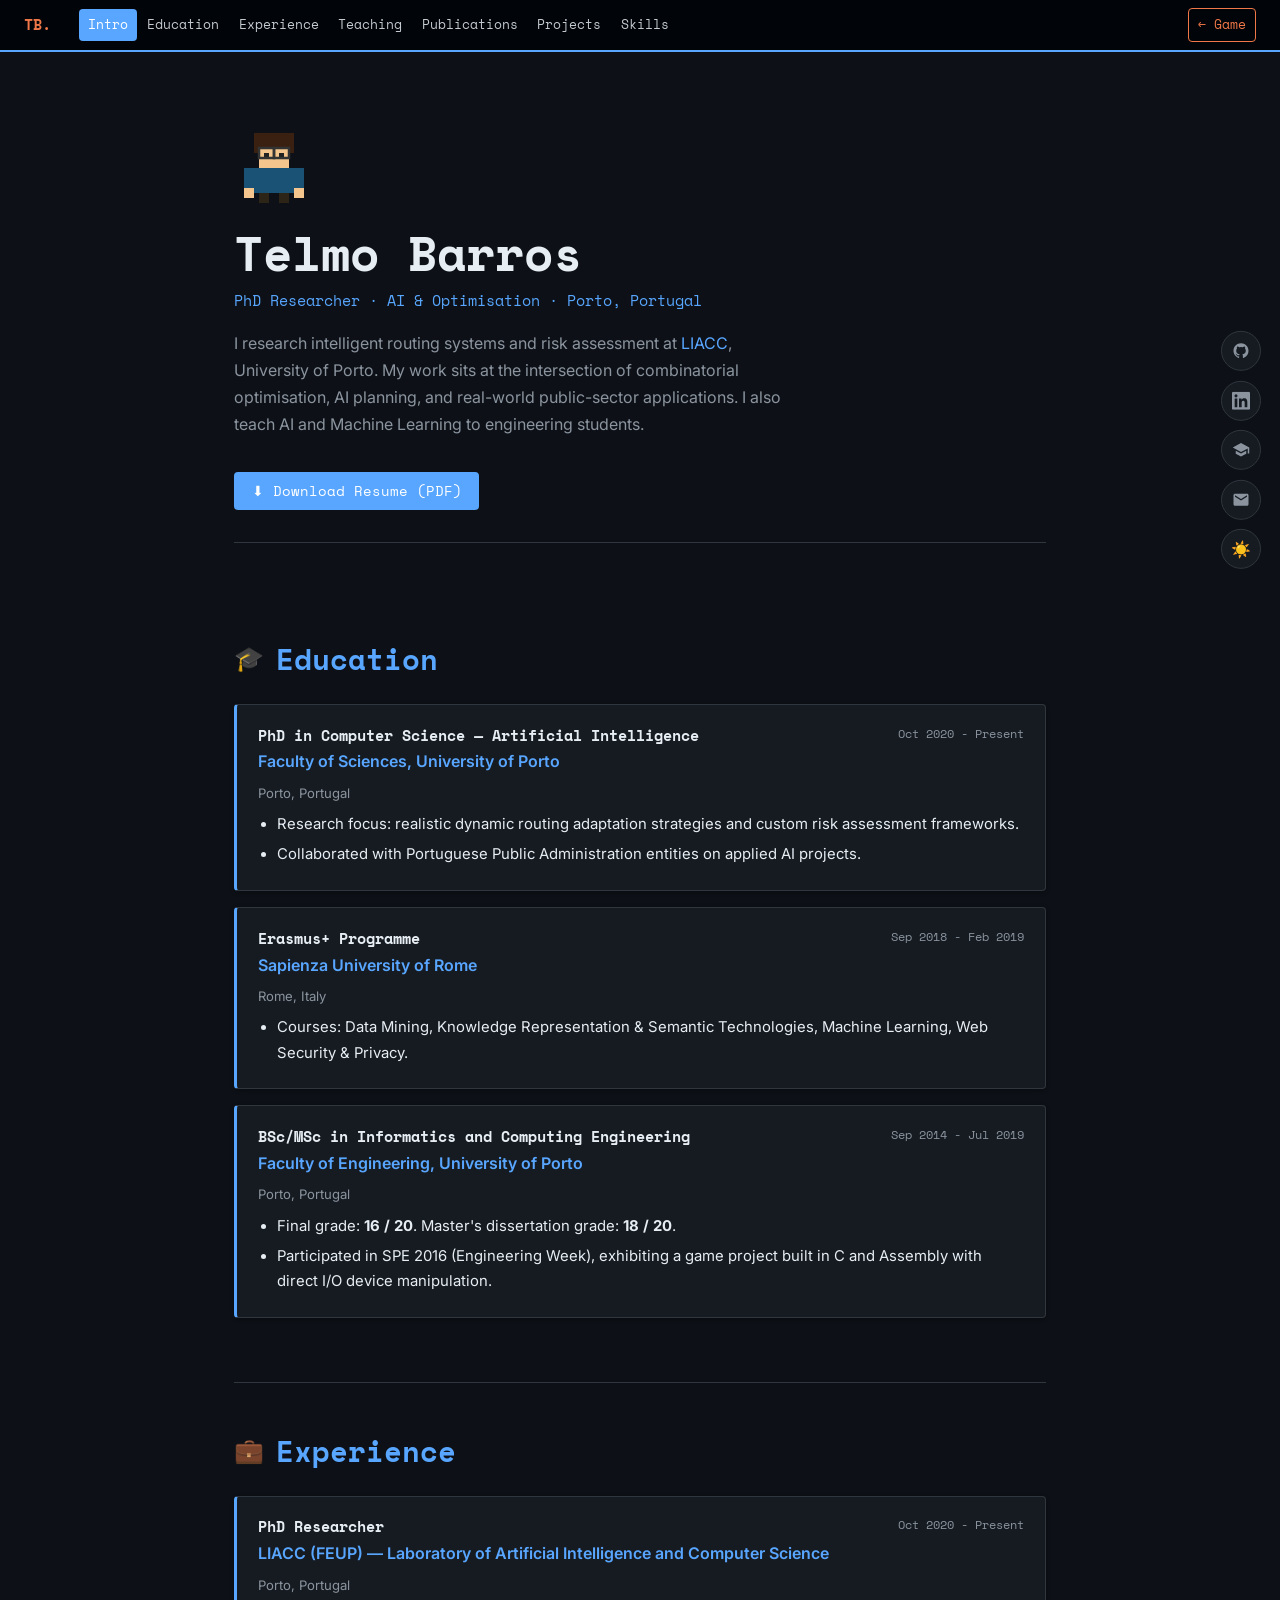
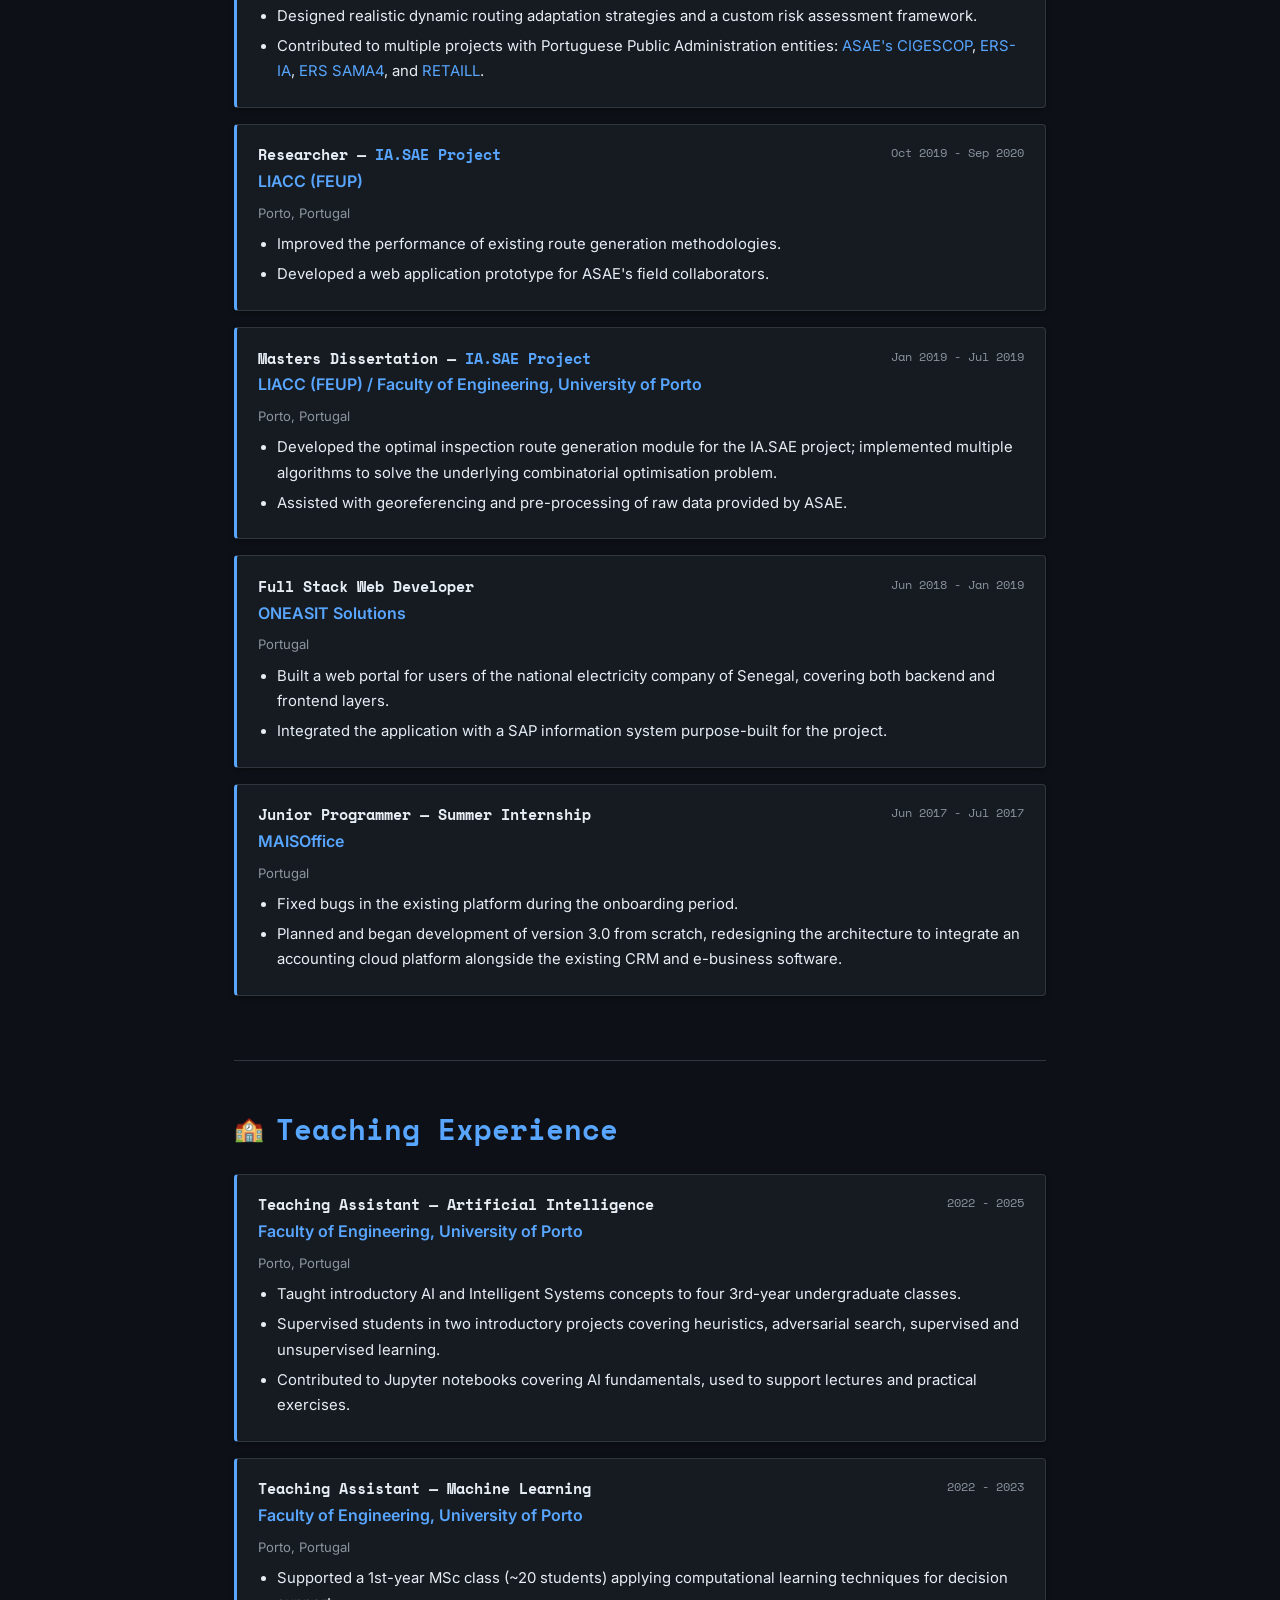
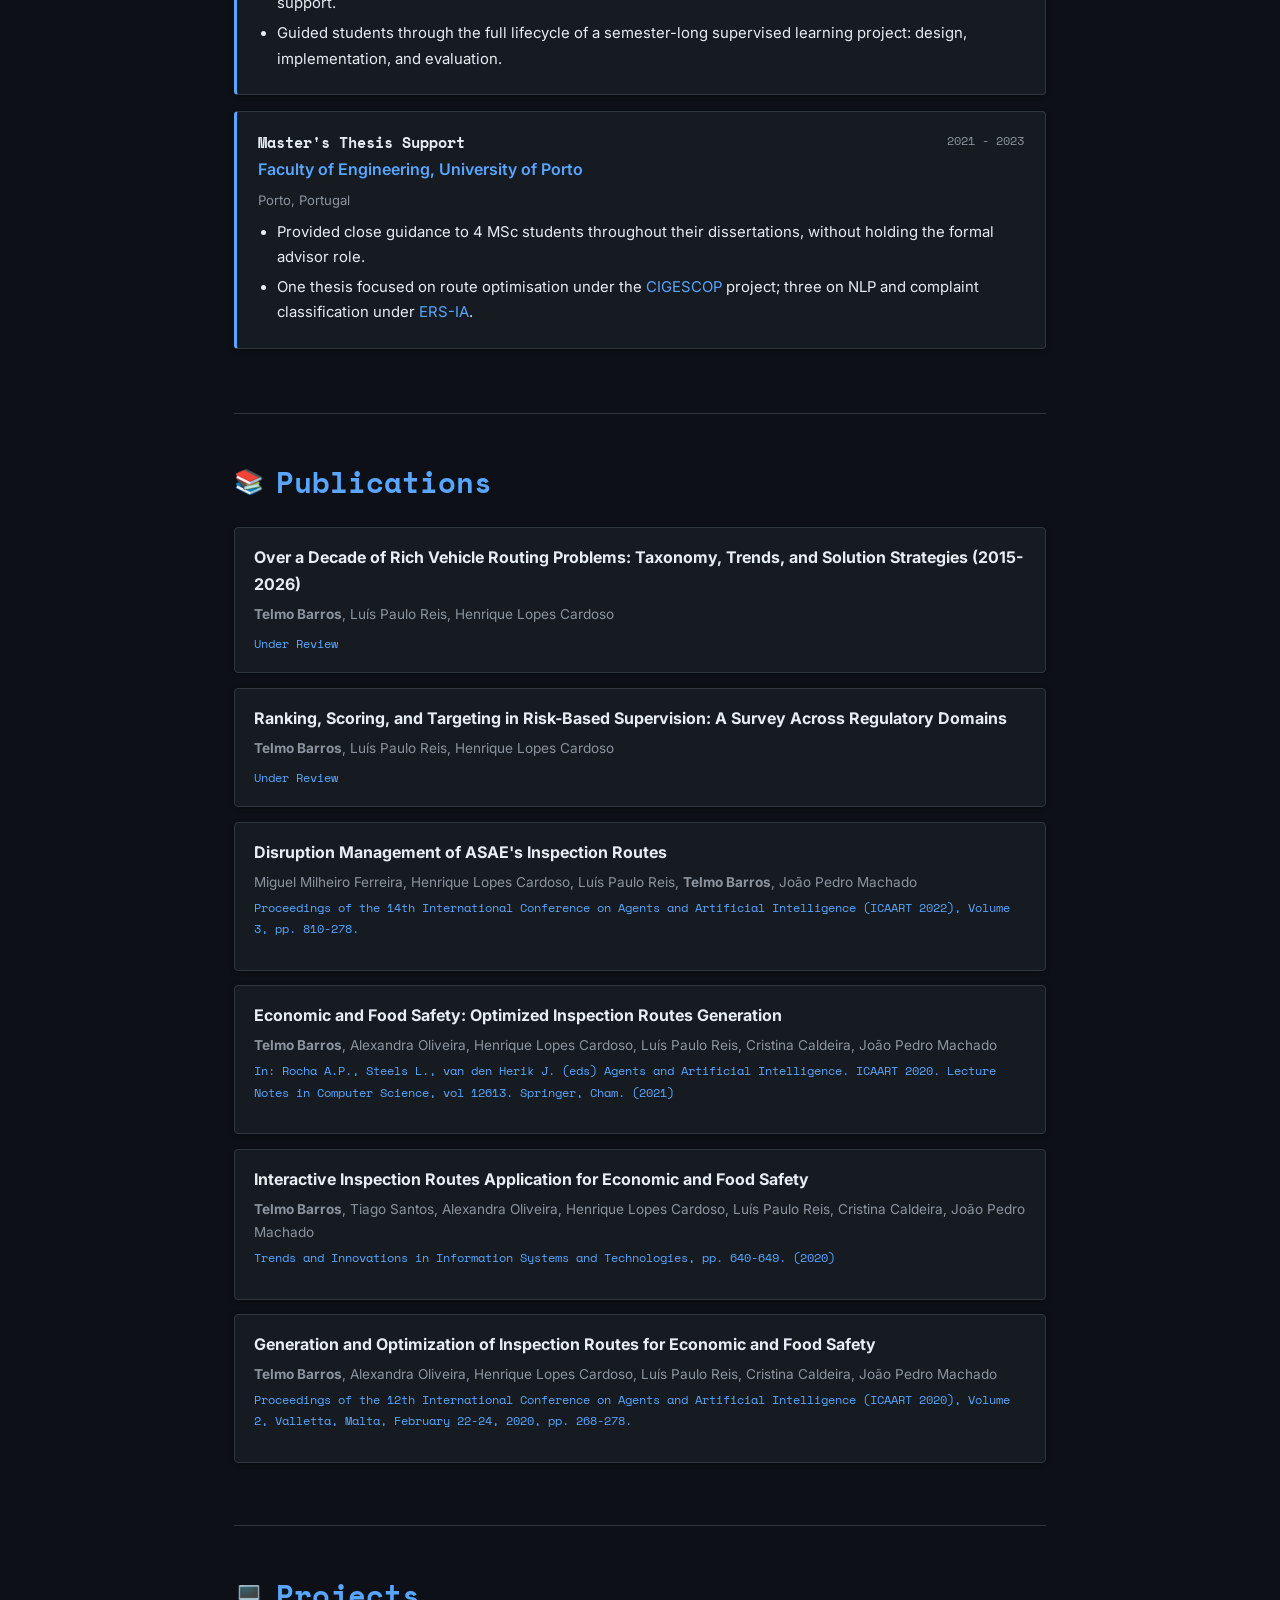
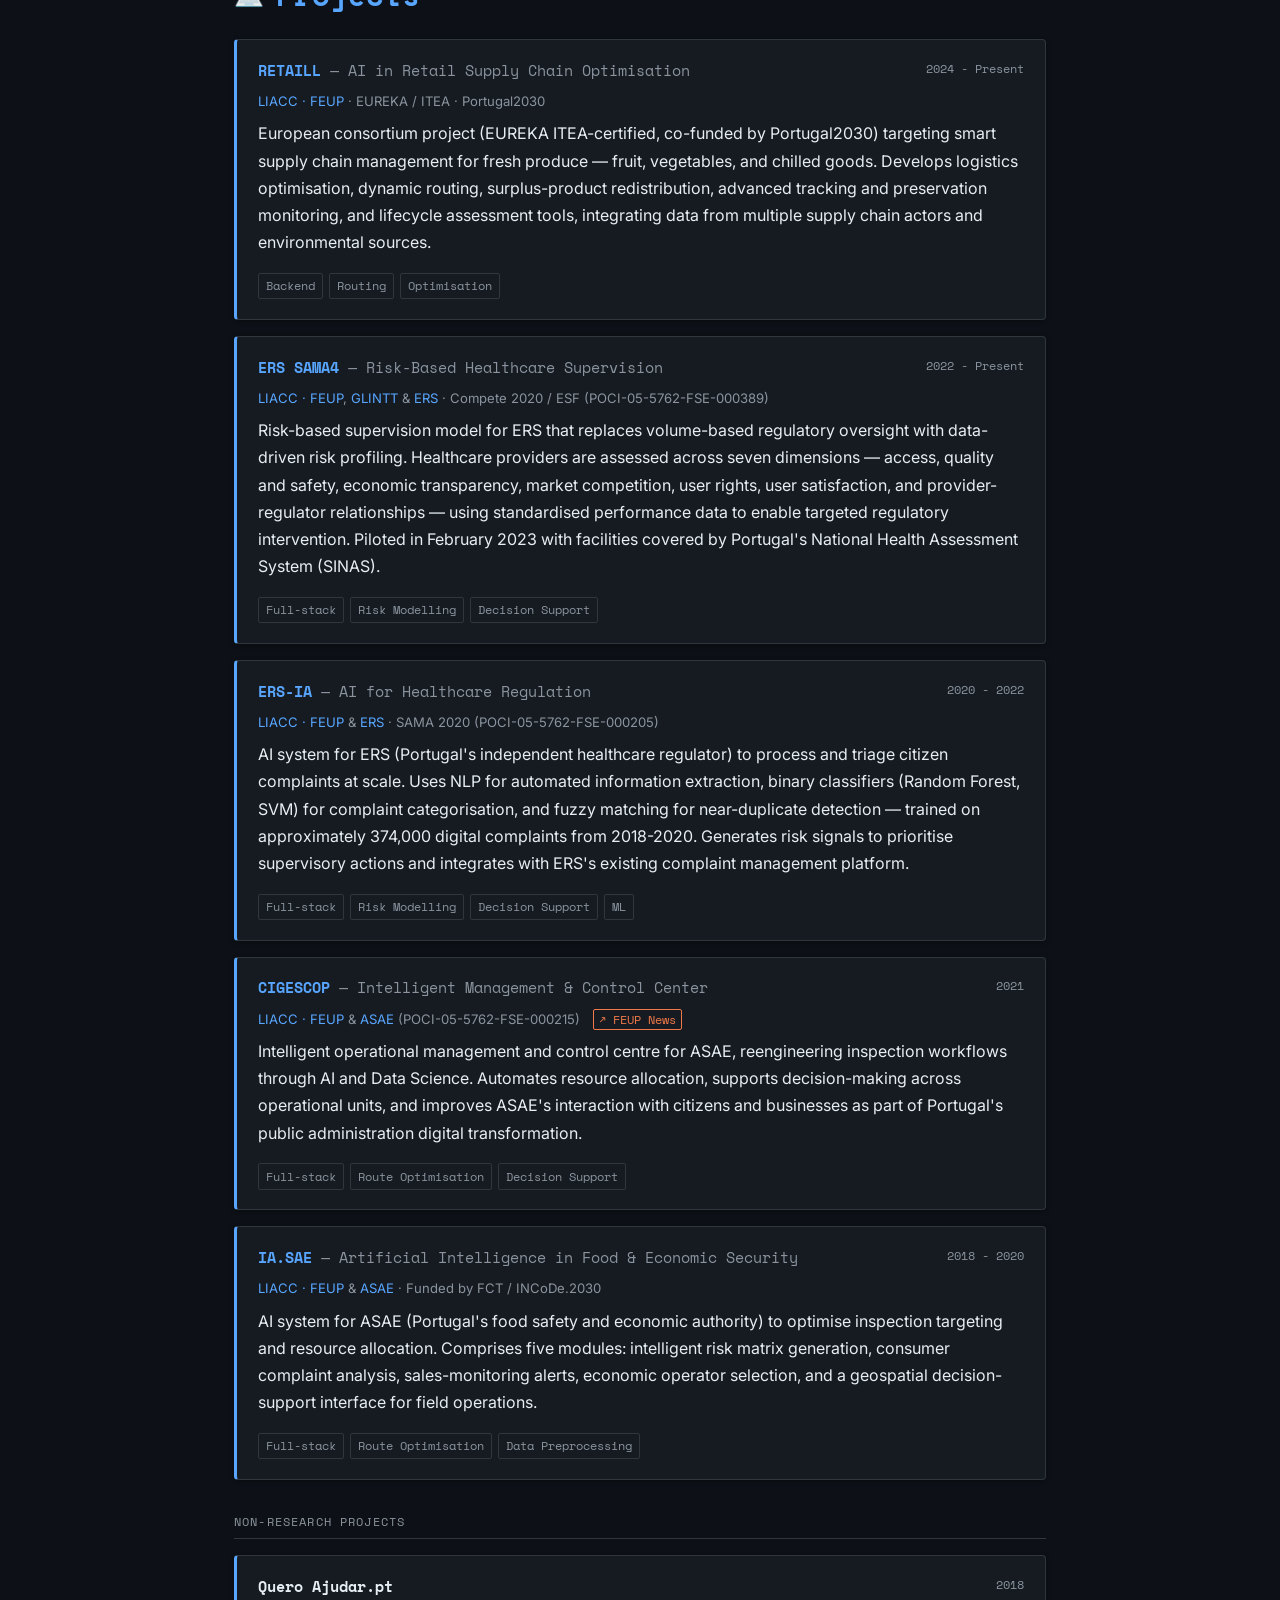
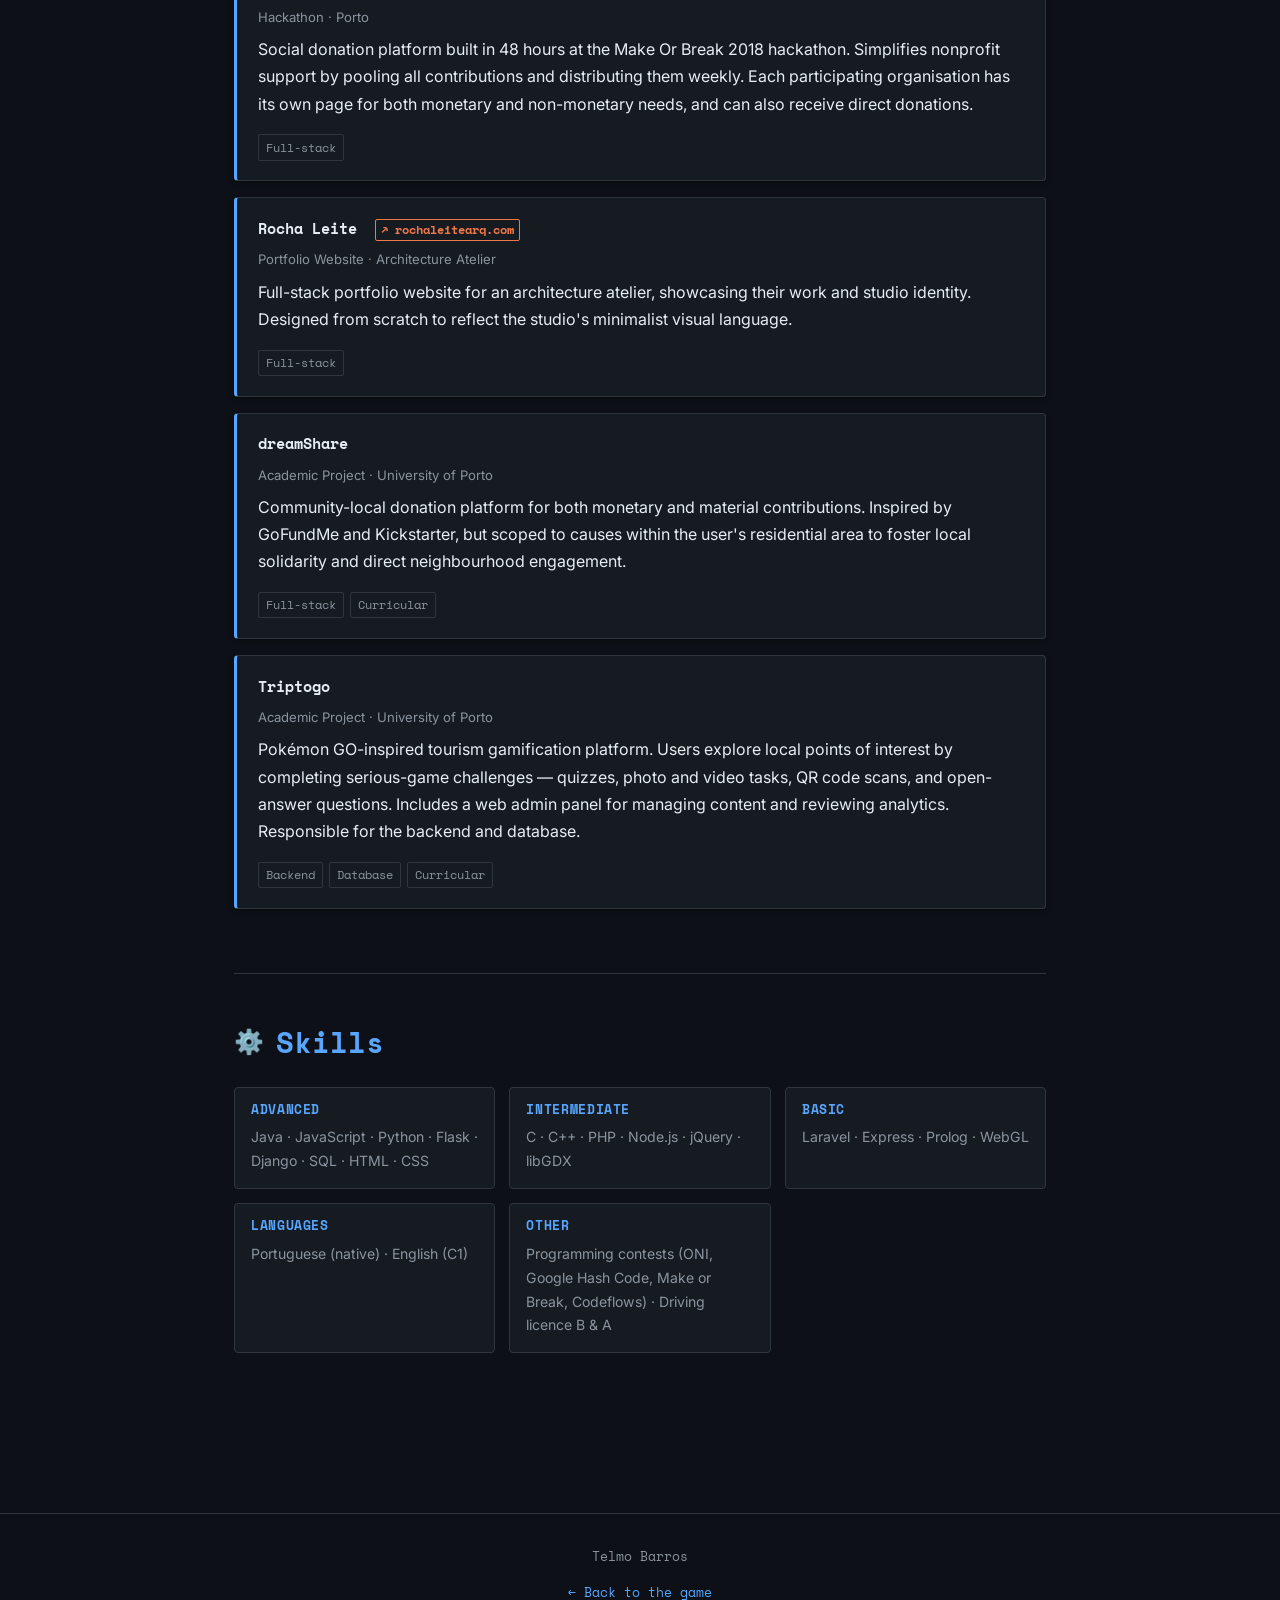
==== home.html @ d5cdfa53 "first commit" ====
﻿<!DOCTYPE html>
<html lang="en">
<head>
  <meta charset="UTF-8" />
  <meta name="viewport" content="width=device-width, initial-scale=1.0" />
  <title>Telmo Barros — Resume</title>
  <link rel="icon" type="image/x-icon"  href="assets/favicon/favicon.ico">
  <link rel="icon" type="image/png" sizes="16x16" href="assets/favicon/favicon-16x16.png">
  <link rel="icon" type="image/png" sizes="32x32" href="assets/favicon/favicon-32x32.png">
  <link rel="apple-touch-icon" sizes="180x180" href="assets/favicon/apple-touch-icon.png">
  <link rel="manifest" href="assets/favicon/site.webmanifest">
  <link rel="stylesheet" href="styles.css" />
</head>
<body class="dark">

<!-- ============================================================
     TOP NAVBAR
     ============================================================ -->
<nav class="navbar" id="navbar">
  <span class="nav-brand">TB.</span>
  <button class="nav-current" id="nav-current" aria-label="Current section">
    <span class="nav-current-inner" id="nav-current-inner">Intro</span>
  </button>
  <div class="nav-links" id="nav-links">
    <a href="#intro">Intro</a>
    <a href="#education">Education</a>
    <a href="#experience">Experience</a>
    <a href="#teaching">Teaching</a>
    <a href="#publications">Publications</a>
    <a href="#projects">Projects</a>
    <a href="#skills">Skills</a>
  </div>
  <a href="index.html" class="nav-game-link">← Game</a>
  <button class="nav-toggle" id="nav-toggle" aria-label="Menu" aria-expanded="false">☰</button>
</nav>
<script>
  (function(){
    const toggle = document.getElementById('nav-toggle');
    const navbar = document.getElementById('navbar');
    toggle.addEventListener('click', function(){
      const open = navbar.classList.toggle('open');
      toggle.setAttribute('aria-expanded', open);
      toggle.textContent = open ? '✕' : '☰';
    });
    document.querySelectorAll('#nav-links a').forEach(function(a){
      a.addEventListener('click', function(){
        navbar.classList.remove('open');
        toggle.setAttribute('aria-expanded', false);
        toggle.textContent = '☰';
      });
    });

    /* Tapping the current-section indicator opens the menu */
    document.getElementById('nav-current').addEventListener('click', function(){
      toggle.click();
    });
  })();
</script>

<!-- ============================================================
     SIDEBAR ICONS
     ============================================================ -->
<aside class="sidebar" aria-label="Social links">
  <a href="https://github.com/telmobarros" target="_blank" rel="noopener" title="GitHub" aria-label="GitHub">
    <!-- GitHub SVG icon -->
    <svg width="18" height="18" viewBox="0 0 24 24" fill="currentColor">
      <path d="M12 2C6.477 2 2 6.484 2 12.017c0 4.425 2.865 8.18 6.839 9.504.5.092.682-.217.682-.483
               0-.237-.008-.868-.013-1.703-2.782.605-3.369-1.343-3.369-1.343-.454-1.158-1.11-1.466-1.11-1.466
               -.908-.62.069-.608.069-.608 1.003.07 1.531 1.032 1.531 1.032.892 1.53 2.341 1.088 2.91.832
               .092-.647.35-1.088.636-1.338-2.22-.253-4.555-1.113-4.555-4.951 0-1.093.39-1.988 1.029-2.688
               -.103-.253-.446-1.272.098-2.65 0 0 .84-.27 2.75 1.026A9.564 9.564 0 0112 6.844a9.59 9.59 0
               012.504.337c1.909-1.296 2.747-1.027 2.747-1.027.546 1.379.202 2.398.1 2.651.64.7 1.028 1.595
               1.028 2.688 0 3.848-2.339 4.695-4.566 4.943.359.309.678.92.678 1.855 0 1.338-.012 2.419-.012
               2.747 0 .268.18.58.688.482A10.019 10.019 0 0022 12.017C22 6.484 17.522 2 12 2z"/>
    </svg>
  </a>
  <a href="https://www.linkedin.com/in/telmobarros" target="_blank" rel="noopener" title="LinkedIn" aria-label="LinkedIn">
    <!-- LinkedIn SVG icon -->
    <svg width="18" height="18" viewBox="0 0 24 24" fill="currentColor">
      <path d="M20.447 20.452h-3.554v-5.569c0-1.328-.027-3.037-1.852-3.037-1.853 0-2.136 1.445-2.136
               2.939v5.667H9.351V9h3.414v1.561h.046c.477-.9 1.637-1.85 3.37-1.85 3.601 0 4.267 2.37
               4.267 5.455v6.286zM5.337 7.433a2.062 2.062 0 01-2.063-2.065 2.064 2.064 0 112.063
               2.065zm1.782 13.019H3.555V9h3.564v11.452zM22.225 0H1.771C.792 0 0 .774 0 1.729v20.542C0
               23.227.792 24 1.771 24h20.451C23.2 24 24 23.227 24 22.271V1.729C24 .774 23.2 0 22.222 0h.003z"/>
    </svg>
  </a>
  <a href="https://scholar.google.com/citations?user=telmobarros" target="_blank" rel="noopener" title="Google Scholar" aria-label="Google Scholar">
    <!-- Scholar icon (simple S) -->
    <svg width="18" height="18" viewBox="0 0 24 24" fill="currentColor">
      <path d="M12 3L1 9l11 6 9-4.91V17h2V9L12 3zM5 13.18v4L12 21l7-3.82v-4L12 17l-7-3.82z"/>
    </svg>
  </a>
  <a href="mailto:telmo.20@gmail.com" title="Email" aria-label="Email">
    <svg width="18" height="18" viewBox="0 0 24 24" fill="currentColor">
      <path d="M20 4H4c-1.1 0-2 .9-2 2v12c0 1.1.9 2 2 2h16c1.1 0 2-.9 2-2V6c0-1.1-.9-2-2-2zm0
               4l-8 5-8-5V6l8 5 8-5v2z"/>
    </svg>
  </a>
  <button id="dark-toggle" title="Toggle dark mode" aria-label="Toggle dark mode">🌙</button>
</aside>

<!-- ============================================================
     MAIN CONTENT
     ============================================================ -->
<main class="page-wrapper">

  <!-- ======== INTRO / HERO ======== -->
  <section id="intro" class="hero">
    <!-- Pixel avatar placeholder (inline SVG, no external file needed) -->
    <svg class="hero-pixel" viewBox="0 0 16 16" xmlns="http://www.w3.org/2000/svg"
         aria-hidden="true" style="width:80px;height:80px;display:block;margin-bottom:1rem;image-rendering:pixelated;">
      <!-- Skin -->
      <rect x="5" y="2" width="6" height="6" fill="#f4c68d"/>
      <!-- Hair -->
      <rect x="4" y="1" width="8" height="3" fill="#3a2010"/>
      <rect x="4" y="3" width="1" height="2" fill="#3a2010"/>
      <rect x="11" y="3" width="1" height="2" fill="#3a2010"/>
      <!-- Eyes -->
      <rect x="6" y="5" width="1" height="1" fill="#222"/>
      <rect x="9" y="5" width="1" height="1" fill="#222"/>
      <!-- Glasses -->
      <rect x="5" y="4" width="3" height="2" fill="none" stroke="#333" stroke-width="0.5"/>
      <rect x="8" y="4" width="3" height="2" fill="none" stroke="#333" stroke-width="0.5"/>
      <!-- Body (shirt — Porto blue) -->
      <rect x="4" y="8" width="8" height="5" fill="#1a5276"/>
      <!-- Arms -->
      <rect x="2" y="8" width="2" height="4" fill="#1a5276"/>
      <rect x="12" y="8" width="2" height="4" fill="#1a5276"/>
      <!-- Hands -->
      <rect x="2" y="12" width="2" height="2" fill="#f4c68d"/>
      <rect x="12" y="12" width="2" height="2" fill="#f4c68d"/>
      <!-- Legs -->
      <rect x="5" y="13" width="2" height="2" fill="#2c2416"/>
      <rect x="9" y="13" width="2" height="2" fill="#2c2416"/>
    </svg>

    <h1>Telmo Barros</h1>
    <p class="subtitle">PhD Researcher · AI &amp; Optimisation · Porto, Portugal</p>
    <p class="tagline">
      I research intelligent routing systems and risk assessment at
      <a href="https://liacc.fe.up.pt/" target="_blank" rel="noopener">LIACC</a>,
      University of Porto. My work sits at the intersection of combinatorial optimisation,
      AI planning, and real-world public-sector applications.
      I also teach AI and Machine Learning to engineering students.
    </p>
    <a href="Resume.pdf" class="download-btn" download>⬇ Download Resume (PDF)</a>
  </section>

  <!-- ======== EDUCATION ======== -->
  <section id="education" class="resume-section">
    <div class="section-header">
      <span class="section-icon">🎓</span>
      <h2>Education</h2>
    </div>

    <div class="entry">
      <div class="entry-header">
        <div>
          <div class="entry-title">PhD in Computer Science — Artificial Intelligence</div>
          <div class="entry-org">Faculty of Sciences, University of Porto</div>
        </div>
        <span class="entry-date">Oct 2020 - Present</span>
      </div>
      <div class="entry-location">Porto, Portugal</div>
      <ul>
        <li>Research focus: realistic dynamic routing adaptation strategies and custom risk assessment frameworks.</li>
        <li>Collaborated with Portuguese Public Administration entities on applied AI projects.</li>
      </ul>
    </div>

    <div class="entry">
      <div class="entry-header">
        <div>
          <div class="entry-title">Erasmus+ Programme</div>
          <div class="entry-org">Sapienza University of Rome</div>
        </div>
        <span class="entry-date">Sep 2018 - Feb 2019</span>
      </div>
      <div class="entry-location">Rome, Italy</div>
      <ul>
        <li>Courses: Data Mining, Knowledge Representation &amp; Semantic Technologies, Machine Learning, Web Security &amp; Privacy.</li>
      </ul>
    </div>

    <div class="entry">
      <div class="entry-header">
        <div>
          <div class="entry-title">BSc/MSc in Informatics and Computing Engineering</div>
          <div class="entry-org">Faculty of Engineering, University of Porto</div>
        </div>
        <span class="entry-date">Sep 2014 - Jul 2019</span>
      </div>
      <div class="entry-location">Porto, Portugal</div>
      <ul>
        <li>Final grade: <strong>16 / 20</strong>. Master's dissertation grade: <strong>18 / 20</strong>.</li>
        <li>Participated in SPE 2016 (Engineering Week), exhibiting a game project built in C and Assembly with direct I/O device manipulation.</li>
      </ul>
    </div>
  </section>

  <!-- ======== EXPERIENCE ======== -->
  <section id="experience" class="resume-section">
    <div class="section-header">
      <span class="section-icon">💼</span>
      <h2>Experience</h2>
    </div>

    <div class="entry">
      <div class="entry-header">
        <div>
          <div class="entry-title">PhD Researcher</div>
          <div class="entry-org"><a href="https://liacc.fe.up.pt/" target="_blank" rel="noopener">LIACC (FEUP)</a> — Laboratory of Artificial Intelligence and Computer Science</div>
        </div>
        <span class="entry-date">Oct 2020 - Present</span>
      </div>
      <div class="entry-location">Porto, Portugal</div>
      <ul>
        <li>Designed realistic dynamic routing adaptation strategies and a custom risk assessment framework.</li>
        <li>Contributed to multiple projects with Portuguese Public Administration entities:
          <a href="#proj-cigescop">ASAE's CIGESCOP</a>, <a href="#proj-ersai">ERS-IA</a>, <a href="#proj-sama4">ERS SAMA4</a>, and <a href="#proj-retaill">RETAILL</a>.</li>
      </ul>
    </div>

    <div class="entry">
      <div class="entry-header">
        <div>
          <div class="entry-title">Researcher — <a href="#proj-iasae">IA.SAE Project</a></div>
          <div class="entry-org"><a href="https://liacc.fe.up.pt/" target="_blank" rel="noopener">LIACC (FEUP)</a></div>
        </div>
        <span class="entry-date">Oct 2019 - Sep 2020</span>
      </div>
      <div class="entry-location">Porto, Portugal</div>
      <ul>
        <li>Improved the performance of existing route generation methodologies.</li>
        <li>Developed a web application prototype for ASAE's field collaborators.</li>
      </ul>
    </div>

    <div class="entry">
      <div class="entry-header">
        <div>
          <div class="entry-title">Masters Dissertation — <a href="#proj-iasae">IA.SAE Project</a></div>
          <div class="entry-org"><a href="https://liacc.fe.up.pt/" target="_blank" rel="noopener">LIACC (FEUP)</a> / <a href="https://fe.up.pt/" target="_blank" rel="noopener">Faculty of Engineering, University of Porto</a></div>
        </div>
        <span class="entry-date">Jan 2019 - Jul 2019</span>
      </div>
      <div class="entry-location">Porto, Portugal</div>
      <ul>
        <li>Developed the optimal inspection route generation module for the IA.SAE project; implemented multiple algorithms to solve the underlying combinatorial optimisation problem.</li>
        <li>Assisted with georeferencing and pre-processing of raw data provided by ASAE.</li>
      </ul>
    </div>

    <div class="entry">
      <div class="entry-header">
        <div>
          <div class="entry-title">Full Stack Web Developer</div>
          <div class="entry-org"><a href="https://www.oneasit.com" target="_blank" rel="noopener">ONEASIT Solutions</a></div>
        </div>
        <span class="entry-date">Jun 2018 - Jan 2019</span>
      </div>
      <div class="entry-location">Portugal</div>
      <ul>
        <li>Built a web portal for users of the national electricity company of Senegal, covering both backend and frontend layers.</li>
        <li>Integrated the application with a SAP information system purpose-built for the project.</li>
      </ul>
    </div>

    <div class="entry">
      <div class="entry-header">
        <div>
          <div class="entry-title">Junior Programmer — Summer Internship</div>
          <div class="entry-org">MAISOffice</div>
        </div>
        <span class="entry-date">Jun 2017 - Jul 2017</span>
      </div>
      <div class="entry-location">Portugal</div>
      <ul>
        <li>Fixed bugs in the existing platform during the onboarding period.</li>
        <li>Planned and began development of version 3.0 from scratch, redesigning the architecture to integrate an accounting cloud platform alongside the existing CRM and e-business software.</li>
      </ul>
    </div>
  </section>

  <!-- ======== TEACHING ======== -->
  <section id="teaching" class="resume-section">
    <div class="section-header">
      <span class="section-icon">🏫</span>
      <h2>Teaching Experience</h2>
    </div>

    <div class="entry">
      <div class="entry-header">
        <div>
          <div class="entry-title">Teaching Assistant — Artificial Intelligence</div>
          <div class="entry-org">Faculty of Engineering, University of Porto</div>
        </div>
        <span class="entry-date">2022 - 2025</span>
      </div>
      <div class="entry-location">Porto, Portugal</div>
      <ul>
        <li>Taught introductory AI and Intelligent Systems concepts to four 3rd-year undergraduate classes.</li>
        <li>Supervised students in two introductory projects covering heuristics, adversarial search, supervised and unsupervised learning.</li>
        <li>Contributed to Jupyter notebooks covering AI fundamentals, used to support lectures and practical exercises.</li>
      </ul>
    </div>

    <div class="entry">
      <div class="entry-header">
        <div>
          <div class="entry-title">Teaching Assistant — Machine Learning</div>
          <div class="entry-org">Faculty of Engineering, University of Porto</div>
        </div>
        <span class="entry-date">2022 - 2023</span>
      </div>
      <div class="entry-location">Porto, Portugal</div>
      <ul>
        <li>Supported a 1st-year MSc class (~20 students) applying computational learning techniques for decision support.</li>
        <li>Guided students through the full lifecycle of a semester-long supervised learning project: design, implementation, and evaluation.</li>
      </ul>
    </div>
    <div class="entry">
      <div class="entry-header">
        <div>
          <div class="entry-title">Master's Thesis Support</div>
          <div class="entry-org"><a href="https://fe.up.pt/" target="_blank" rel="noopener">Faculty of Engineering, University of Porto</a></div>
        </div>
        <span class="entry-date">2021 - 2023</span>
      </div>
      <div class="entry-location">Porto, Portugal</div>
      <ul>
        <li>Provided close guidance to 4 MSc students throughout their dissertations, without holding the formal advisor role.</li>
        <li>One thesis focused on route optimisation under the <a href="#proj-cigescop">CIGESCOP</a> project; three on NLP and complaint classification under <a href="#proj-ersai">ERS-IA</a>.</li>
      </ul>
    </div>
  </section>

  <!-- ======== PUBLICATIONS ======== -->
  <section id="publications" class="resume-section">
    <div class="section-header">
      <span class="section-icon">📚</span>
      <h2>Publications</h2>
    </div>

    <div class="pub-card">
      <p class="pub-title">Over a Decade of Rich Vehicle Routing Problems: Taxonomy, Trends, and Solution Strategies (2015-2026)</p>
      <p class="pub-authors"><strong>Telmo Barros</strong>, Luís Paulo Reis, Henrique Lopes Cardoso</p>
      <span class="pub-venue">Under Review</span>
    </div>

    <div class="pub-card">
      <p class="pub-title">Ranking, Scoring, and Targeting in Risk-Based Supervision: A Survey Across Regulatory Domains</p>
      <p class="pub-authors"><strong>Telmo Barros</strong>, Luís Paulo Reis, Henrique Lopes Cardoso</p>
      <span class="pub-venue">Under Review</span>
    </div>

    <div class="pub-card">
      <p class="pub-title">Disruption Management of ASAE's Inspection Routes</p>
      <p class="pub-authors">Miguel Milheiro Ferreira, Henrique Lopes Cardoso, Luís Paulo Reis, <strong>Telmo Barros</strong>, João Pedro Machado</p>
      <p class="pub-venue">Proceedings of the 14th International Conference on Agents and Artificial Intelligence (ICAART 2022), Volume 3, pp. 810-278.</p>
    </div>

    <div class="pub-card">
      <p class="pub-title">Economic and Food Safety: Optimized Inspection Routes Generation</p>
      <p class="pub-authors"><strong>Telmo Barros</strong>, Alexandra Oliveira, Henrique Lopes Cardoso, Luís Paulo Reis, Cristina Caldeira, João Pedro Machado</p>
      <p class="pub-venue">In: Rocha A.P., Steels L., van den Herik J. (eds) Agents and Artificial Intelligence. ICAART 2020. Lecture Notes in Computer Science, vol 12613. Springer, Cham. (2021)</p>
    </div>

    <div class="pub-card">
      <p class="pub-title">Interactive Inspection Routes Application for Economic and Food Safety</p>
      <p class="pub-authors"><strong>Telmo Barros</strong>, Tiago Santos, Alexandra Oliveira, Henrique Lopes Cardoso, Luís Paulo Reis, Cristina Caldeira, João Pedro Machado</p>
      <p class="pub-venue">Trends and Innovations in Information Systems and Technologies, pp. 640-649. (2020)</p>
    </div>

    <div class="pub-card">
      <p class="pub-title">Generation and Optimization of Inspection Routes for Economic and Food Safety</p>
      <p class="pub-authors"><strong>Telmo Barros</strong>, Alexandra Oliveira, Henrique Lopes Cardoso, Luís Paulo Reis, Cristina Caldeira, João Pedro Machado</p>
      <p class="pub-venue">Proceedings of the 12th International Conference on Agents and Artificial Intelligence (ICAART 2020), Volume 2, Valletta, Malta, February 22-24, 2020, pp. 268-278.</p>
    </div>
  </section>

  <!-- ======== PROJECTS ======== -->
  <section id="projects" class="resume-section">
    <div class="section-header">
      <span class="section-icon">💻</span>
      <h2>Projects</h2>
    </div>

    <div class="entry" id="proj-retaill">
      <div class="entry-header">
        <span class="entry-title">
          <a href="https://liacc.fe.up.pt/liaccwp/projects/retaill/" target="_blank" rel="noopener">RETAILL</a>
          <span style="font-weight:400;color:var(--text-muted)"> — AI in Retail Supply Chain Optimisation</span>
        </span>
        <span class="entry-date">2024 - Present</span>
      </div>
      <div class="entry-location">
        <a href="https://liacc.fe.up.pt" target="_blank" rel="noopener">LIACC · FEUP</a>
        · EUREKA / ITEA · Portugal2030
      </div>
      <p>European consortium project (EUREKA ITEA-certified, co-funded by Portugal2030) targeting smart supply chain management for fresh produce — fruit, vegetables, and chilled goods. Develops logistics optimisation, dynamic routing, surplus-product redistribution, advanced tracking and preservation monitoring, and lifecycle assessment tools, integrating data from multiple supply chain actors and environmental sources.</p>
      <div>
        <span class="tag">Backend</span>
        <span class="tag">Routing</span>
        <span class="tag">Optimisation</span>
      </div>
    </div>

    <div class="entry" id="proj-sama4">
      <div class="entry-header">
        <span class="entry-title">
          <a href="https://www.ers.pt/pt/projetos/projetos-cofinanciados/supervisao-baseada-na-analise-de-informacao-e-avaliacao-de-risco/" target="_blank" rel="noopener">ERS SAMA4</a>
          <span style="font-weight:400;color:var(--text-muted)"> — Risk-Based Healthcare Supervision</span>
        </span>
        <span class="entry-date">2022 - Present</span>
      </div>
      <div class="entry-location">
        <a href="https://liacc.fe.up.pt" target="_blank" rel="noopener">LIACC · FEUP</a>, 
        <a href="https://glinttglobal.com/" target="_blank" rel="noopener">GLINTT</a> &amp;
        <a href="https://www.ers.pt" target="_blank" rel="noopener">ERS</a>
        · Compete 2020 / ESF (POCI-05-5762-FSE-000389)
      </div>
      <p>Risk-based supervision model for ERS that replaces volume-based regulatory oversight with data-driven risk profiling. Healthcare providers are assessed across seven dimensions — access, quality and safety, economic transparency, market competition, user rights, user satisfaction, and provider-regulator relationships — using standardised performance data to enable targeted regulatory intervention. Piloted in February 2023 with facilities covered by Portugal's National Health Assessment System (SINAS).</p>
      <div>
        <span class="tag">Full-stack</span>
        <span class="tag">Risk Modelling</span>
        <span class="tag">Decision Support</span>
      </div>
    </div>

    <div class="entry" id="proj-ersai">
      <div class="entry-header">
        <span class="entry-title">
          <a href="https://liacc.fe.up.pt/liaccwp/projects/ers-projeto-de-inteligencia-artificial/" target="_blank" rel="noopener">ERS-IA</a>
          <span style="font-weight:400;color:var(--text-muted)"> — AI for Healthcare Regulation</span>
        </span>
        <span class="entry-date">2020 - 2022</span>
      </div>
      <div class="entry-location">
        <a href="https://liacc.fe.up.pt" target="_blank" rel="noopener">LIACC · FEUP</a> &amp;
        <a href="https://www.ers.pt" target="_blank" rel="noopener">ERS</a>
        · SAMA 2020 (POCI-05-5762-FSE-000205)
      </div>
      <p>AI system for ERS (Portugal's independent healthcare regulator) to process and triage citizen complaints at scale. Uses NLP for automated information extraction, binary classifiers (Random Forest, SVM) for complaint categorisation, and fuzzy matching for near-duplicate detection — trained on approximately 374,000 digital complaints from 2018-2020. Generates risk signals to prioritise supervisory actions and integrates with ERS's existing complaint management platform.</p>
      <div>
        <span class="tag">Full-stack</span>
        <span class="tag">Risk Modelling</span>
        <span class="tag">Decision Support</span>
        <span class="tag">ML</span>
      </div>
    </div>

    <div class="entry" id="proj-cigescop">
      <div class="entry-header">
        <span class="entry-title">
          <a href="https://liacc.fe.up.pt/liaccwp/projects/centro-inteligente-de-gestao-e-controlo-operacional-da-asae/" target="_blank" rel="noopener">CIGESCOP</a>
          <span style="font-weight:400;color:var(--text-muted)"> — Intelligent Management &amp; Control Center</span>
        </span>
        <span class="entry-date">2021</span>
      </div>
      <div class="entry-location">
        <a href="https://liacc.fe.up.pt" target="_blank" rel="noopener">LIACC · FEUP</a> &amp;
        <a href="https://www.asae.gov.pt" target="_blank" rel="noopener">ASAE</a>
        (POCI-05-5762-FSE-000215)
        <a class="proj-link" href="https://noticias.up.pt/feup-cria-plataforma-de-apoio-a-decisao-da-asae-baseada-em-inteligencia-artificial/" target="_blank" rel="noopener">↗ FEUP News</a>
      </div>
      <p>Intelligent operational management and control centre for ASAE, reengineering inspection workflows through AI and Data Science. Automates resource allocation, supports decision-making across operational units, and improves ASAE's interaction with citizens and businesses as part of Portugal's public administration digital transformation.</p>
      <div>
        <span class="tag">Full-stack</span>
        <span class="tag">Route Optimisation</span>
        <span class="tag">Decision Support</span>
      </div>
    </div>

    <div class="entry" id="proj-iasae">
      <div class="entry-header">
        <span class="entry-title">
          <a href="https://liacc.fe.up.pt/liaccwp/projects/ia-sae-inteligencia-artificial-na-seguranca-alimentar-e-economica/" target="_blank" rel="noopener">IA.SAE</a>
          <span style="font-weight:400;color:var(--text-muted)"> — Artificial Intelligence in Food &amp; Economic Security</span>
        </span>
        <span class="entry-date">2018 - 2020</span>
      </div>
      <div class="entry-location">
        <a href="https://liacc.fe.up.pt" target="_blank" rel="noopener">LIACC · FEUP</a> &amp;
        <a href="https://www.asae.gov.pt" target="_blank" rel="noopener">ASAE</a>
        · Funded by FCT / INCoDe.2030
      </div>
      <p>AI system for ASAE (Portugal's food safety and economic authority) to optimise inspection targeting and resource allocation. Comprises five modules: intelligent risk matrix generation, consumer complaint analysis, sales-monitoring alerts, economic operator selection, and a geospatial decision-support interface for field operations.</p>
      <div>
        <span class="tag">Full-stack</span>
        <span class="tag">Route Optimisation</span>
        <span class="tag">Data Preprocessing</span>
      </div>
    </div>

    <p class="proj-group-label">Non-Research Projects</p>

    <div class="entry">
      <div class="entry-header">
        <span class="entry-title">Quero Ajudar.pt</span>
        <span class="entry-date">2018</span>
      </div>
      <div class="entry-location">Hackathon · Porto</div>
      <p>Social donation platform built in 48 hours at the Make Or Break 2018 hackathon. Simplifies nonprofit support by pooling all contributions and distributing them weekly. Each participating organisation has its own page for both monetary and non-monetary needs, and can also receive direct donations.</p>
      <div>
        <span class="tag">Full-stack</span>
      </div>
    </div>

    <div class="entry">
      <div class="entry-header">
        <span class="entry-title">
          Rocha Leite
          <a class="proj-link" href="https://rochaleitearq.com" target="_blank" rel="noopener">↗ rochaleitearq.com</a>
        </span>
      </div>
      <div class="entry-location">Portfolio Website · Architecture Atelier</div>
      <p>Full-stack portfolio website for an architecture atelier, showcasing their work and studio identity. Designed from scratch to reflect the studio's minimalist visual language.</p>
      <div>
        <span class="tag">Full-stack</span>
      </div>
    </div>

    <div class="entry">
      <div class="entry-header">
        <span class="entry-title">dreamShare</span>
      </div>
      <div class="entry-location">Academic Project · University of Porto</div>
      <p>Community-local donation platform for both monetary and material contributions. Inspired by GoFundMe and Kickstarter, but scoped to causes within the user's residential area to foster local solidarity and direct neighbourhood engagement.</p>
      <div>
        <span class="tag">Full-stack</span>
        <span class="tag">Curricular</span>
      </div>
    </div>

    <div class="entry">
      <div class="entry-header">
        <span class="entry-title">Triptogo</span>
      </div>
      <div class="entry-location">Academic Project · University of Porto</div>
      <p>Pokémon GO-inspired tourism gamification platform. Users explore local points of interest by completing serious-game challenges — quizzes, photo and video tasks, QR code scans, and open-answer questions. Includes a web admin panel for managing content and reviewing analytics. Responsible for the backend and database.</p>
      <div>
        <span class="tag">Backend</span>
        <span class="tag">Database</span>
        <span class="tag">Curricular</span>
      </div>
    </div>

  </section>

  <!-- ======== SKILLS ======== -->
  <section id="skills" class="resume-section">
    <div class="section-header">
      <span class="section-icon">⚙️</span>
      <h2>Skills</h2>
    </div>

    <div class="skills-grid">
      <div class="skill-group">
        <h4>Advanced</h4>
        <p>Java · JavaScript · Python · Flask · Django · SQL · HTML · CSS</p>
      </div>
      <div class="skill-group">
        <h4>Intermediate</h4>
        <p>C · C++ · PHP · Node.js · jQuery · libGDX</p>
      </div>
      <div class="skill-group">
        <h4>Basic</h4>
        <p>Laravel · Express · Prolog · WebGL</p>
      </div>
      <div class="skill-group">
        <h4>Languages</h4>
        <p>Portuguese (native) · English (C1)</p>
      </div>
      <div class="skill-group">
        <h4>Other</h4>
        <p>Programming contests (ONI, Google Hash Code, Make or Break, Codeflows) · Driving licence B &amp; A</p>
      </div>
    </div>
  </section>

</main>

<!-- ============================================================
     FOOTER
     ============================================================ -->
<footer class="site-footer">
  <p>Telmo Barros</p>
  <p style="margin-top:0.3rem;"><a href="index.html">← Back to the game</a></p>
</footer>

<!-- ============================================================
     DARK MODE + ACTIVE NAV JS
     ============================================================ -->
<script>
  /* --- Dark mode toggle --- */
  const toggle = document.getElementById('dark-toggle');
  /* default is dark — only override if user explicitly chose light */
  if (localStorage.getItem('theme') === 'light') {
    document.body.classList.remove('dark');
    toggle.textContent = '🌙';
  } else {
    toggle.textContent = '☀️';
  }
  toggle.addEventListener('click', () => {
    document.body.classList.toggle('dark');
    const isDark = document.body.classList.contains('dark');
    localStorage.setItem('theme', isDark ? 'dark' : 'light');
    toggle.textContent = isDark ? '☀️' : '🌙';
  });

  /* --- Highlight active nav link + mobile carousel indicator --- */
  const sections    = document.querySelectorAll('.resume-section, .hero');
  const navLinks    = document.querySelectorAll('.navbar .nav-links a');
  const sectionIds  = Array.from(sections).map(s => s.id);
  const currentBtn  = document.getElementById('nav-current');
  const currentInner = document.getElementById('nav-current-inner');
  let activeIdx = 0;

  function slideIndicator(label, nextIdx) {
    const dir = nextIdx >= activeIdx ? -1 : 1; /* -1 = slide up, 1 = slide down */
    activeIdx = nextIdx;

    /* exit: slide out in direction of travel */
    currentInner.style.transition = 'transform 0.22s ease, opacity 0.22s ease';
    currentInner.style.transform  = `translateY(${dir * -100}%)`;
    currentInner.style.opacity    = '0';

    setTimeout(() => {
      currentInner.textContent = label;
      /* enter: start from opposite side, no transition */
      currentInner.style.transition = 'none';
      currentInner.style.transform  = `translateY(${dir * 100}%)`;
      currentInner.style.opacity    = '0';
      requestAnimationFrame(() => requestAnimationFrame(() => {
        currentInner.style.transition = 'transform 0.22s ease, opacity 0.22s ease';
        currentInner.style.transform  = 'translateY(0)';
        currentInner.style.opacity    = '1';
      }));
    }, 200);
  }

  const observer = new IntersectionObserver((entries) => {
    entries.forEach(entry => {
      if (!entry.isIntersecting) return;
      const id   = entry.target.id;
      const idx  = sectionIds.indexOf(id);
      navLinks.forEach(link => {
        link.classList.toggle('active', link.getAttribute('href') === '#' + id);
      });
      const activeLink = document.querySelector(`.nav-links a[href="#${id}"]`);
      const label = activeLink ? activeLink.textContent.trim() : '';
      if (label && label !== currentInner.textContent) slideIndicator(label, idx);
    });
  }, { rootMargin: '-40% 0px -55% 0px' });

  sections.forEach(s => observer.observe(s));
</script>
</body>
</html>
---- styles.css ----
/* ============================================================
   styles.css — shared styles for index.html and home.html
   Color palette: warm stone + Porto blue + green accent
   ============================================================ */

@import url('https://fonts.googleapis.com/css2?family=Space+Mono:ital,wght@0,400;0,700;1,400&family=Inter:wght@400;500;600&display=swap');

/* ---------- CSS Variables ---------- */
:root {
  --bg:          #f5f0e8;
  --surface:     #fffdf8;
  --border:      #d4c9b0;
  --text:        #2c2416;
  --text-muted:  #6b5f4a;
  --accent:      #1a5276;   /* Porto azulejo blue */
  --accent2:     #f07848;   /* green for interactive elements */
  --accent3:     #c0392b;   /* red for highlights */
  --nav-bg:      #1a3a4a;
  --nav-text:    #e8f4f8;
  --card-bg:     #fffdf8;
  --shadow:      rgba(44, 36, 22, 0.12);
  --font-mono:   'Space Mono', monospace;
  --font-body:   'Inter', sans-serif;
  --radius:      4px;
}

/* ---------- Dark Mode ---------- */
body.dark {
  --bg:         #0d1117;
  --surface:    #161b22;
  --border:     #30363d;
  --text:       #e6edf3;
  --text-muted: #8b949e;
  --accent:     #58a6ff;
  --accent2:    #f07848;
  --accent3:    #f85149;
  --nav-bg:     #010409;
  --nav-text:   #e6edf3;
  --card-bg:    #161b22;
  --shadow:     rgba(0,0,0,0.4);
}

/* ---------- Reset ---------- */
*, *::before, *::after { box-sizing: border-box; margin: 0; padding: 0; }
html { scroll-behavior: smooth; }
body {
  background: var(--bg);
  color: var(--text);
  font-family: var(--font-body);
  font-size: 16px;
  line-height: 1.7;
  transition: background 0.3s, color 0.3s;
}

/* ---------- Links ---------- */
a { color: var(--accent); text-decoration: none; }
a:hover { text-decoration: underline; }

/* ---------- Typography ---------- */
h1, h2, h3, h4 {
  font-family: var(--font-mono);
  color: var(--text);
  line-height: 1.2;
}
h1 { font-size: clamp(1.8rem, 5vw, 3rem); }
h2 { font-size: clamp(1.2rem, 3vw, 1.8rem); margin-bottom: 1rem; }
h3 { font-size: 1.1rem; }
p  { margin-bottom: 0.9rem; }

code, .mono {
  font-family: var(--font-mono);
  font-size: 0.9em;
  background: var(--border);
  padding: 0.1em 0.35em;
  border-radius: var(--radius);
}

/* ---------- Shared utility ---------- */
.tag {
  display: inline-block;
  font-family: var(--font-mono);
  font-size: 0.72rem;
  padding: 0.2em 0.6em;
  border: 1px solid var(--border);
  border-radius: 2px;
  color: var(--text-muted);
  margin: 0.2em 0.2em 0.2em 0;
}

/* ============================================================
   HOME.HTML — Resume Page Styles
   ============================================================ */

/* ----- Top Navbar ----- */
.navbar {
  position: fixed;
  top: 0; left: 0; right: 0;
  height: 52px;
  background: var(--nav-bg);
  display: flex;
  align-items: center;
  padding: 0 1.5rem;
  gap: 0.25rem;
  z-index: 1000;
  border-bottom: 2px solid var(--accent);
  font-family: var(--font-mono);
}
.navbar .nav-brand {
  color: var(--accent2);
  font-weight: 700;
  font-size: 0.95rem;
  margin-right: 1.5rem;
  white-space: nowrap;
}
.navbar .nav-links {
  display: flex;
  gap: 0.1rem;
  flex-wrap: wrap;
}
.navbar a {
  color: var(--nav-text);
  font-size: 0.8rem;
  padding: 0.4em 0.7em;
  border-radius: var(--radius);
  transition: background 0.2s, color 0.2s;
  opacity: 0.85;
}
.navbar a:hover, .navbar a.active {
  background: var(--accent);
  color: #fff;
  text-decoration: none;
  opacity: 1;
}
.navbar .nav-game-link {
  margin-left: auto;
  color: var(--accent2) !important;
  border: 1px solid var(--accent2);
  opacity: 1 !important;
}
.navbar .nav-game-link:hover {
  background: var(--accent2) !important;
  color: #000 !important;
}
/* Mobile-only active-section carousel pill */
.nav-current {
  display: none;
}

.nav-toggle {
  display: none;
  background: none;
  border: 1px solid var(--accent2);
  color: var(--accent2);
  padding: 0.4em 0.7em;
  border-radius: var(--radius);
  cursor: pointer;
  font-size: 0.8rem;
  line-height: 1.7;
  margin-left: 0.6rem;
  transition: border-color 0.2s, color 0.2s;
}
.nav-toggle:hover {
  background: var(--accent2) !important;
  color: #000 !important;
}

/* ----- Sidebar ----- */
.sidebar {
  position: fixed;
  right: 1.2rem;
  top: 50%;
  transform: translateY(-50%);
  display: flex;
  flex-direction: column;
  gap: 0.6rem;
  z-index: 999;
}
.sidebar a, .sidebar button {
  display: flex;
  align-items: center;
  justify-content: center;
  width: 40px; height: 40px;
  background: var(--surface);
  border: 1px solid var(--border);
  border-radius: 50%;
  color: var(--text-muted);
  font-size: 1.1rem;
  cursor: pointer;
  transition: background 0.2s, color 0.2s, border-color 0.2s;
  text-decoration: none;
}
.sidebar a:hover, .sidebar button:hover {
  background: var(--accent);
  color: #fff;
  border-color: var(--accent);
}
#dark-toggle { font-size: 1rem; }

/* ----- Main layout ----- */
.page-wrapper {
  max-width: 860px;
  margin: 0 auto;
  padding: 80px 1.5rem 4rem;
}

/* ----- Hero ----- */
.hero {
  padding: 3rem 0 2rem;
  border-bottom: 1px solid var(--border);
  margin-bottom: 3rem;
}
.hero-pixel {
  display: inline-block;
  width: 64px; height: 64px;
  image-rendering: pixelated;
  margin-bottom: 1rem;
}
.hero h1 { margin-bottom: 0.4rem; }
.hero .subtitle {
  font-family: var(--font-mono);
  font-size: 0.95rem;
  color: var(--accent);
  margin-bottom: 1rem;
}
.hero .tagline { color: var(--text-muted); max-width: 560px; }
.download-btn {
  display: inline-block;
  margin-top: 1.2rem;
  padding: 0.55em 1.3em;
  background: var(--accent);
  color: #fff;
  font-family: var(--font-mono);
  font-size: 0.85rem;
  border-radius: var(--radius);
  border: none;
  cursor: pointer;
  transition: background 0.2s;
  text-decoration: none;
}
.download-btn:hover { background: var(--accent2); text-decoration: none; color: #fff; }

/* ----- Sections ----- */
.resume-section {
  padding: 3rem 0;
  border-bottom: 1px solid var(--border);
}
.resume-section:last-of-type { border-bottom: none; }

.section-header {
  display: flex;
  align-items: center;
  gap: 0.75rem;
  margin-bottom: 1.5rem;
}
.section-icon { font-size: 1.5rem; }
.section-header h2 { margin: 0; color: var(--accent); }

/* ----- Entry cards (jobs, education) ----- */
.entry {
  background: var(--card-bg);
  border: 1px solid var(--border);
  border-left: 3px solid var(--accent);
  border-radius: var(--radius);
  padding: 1.1rem 1.3rem;
  margin-bottom: 1rem;
  box-shadow: 0 1px 4px var(--shadow);
}
.entry-header {
  display: flex;
  justify-content: space-between;
  align-items: flex-start;
  flex-wrap: wrap;
  gap: 0.3rem;
  margin-bottom: 0.4rem;
}
.entry-title { font-family: var(--font-mono); font-weight: 700; font-size: 0.95rem; }
.entry-org { color: var(--accent); font-weight: 600; }
.entry-date {
  font-family: var(--font-mono);
  font-size: 0.78rem;
  color: var(--text-muted);
  white-space: nowrap;
}
.entry-location {
  font-size: 0.82rem;
  color: var(--text-muted);
  margin-bottom: 0.5rem;
}
.entry ul { padding-left: 1.2rem; }
.entry li { margin-bottom: 0.3rem; font-size: 0.93rem; }

/* ----- Project live-site badge ----- */
.proj-link {
  font-family: var(--font-mono);
  font-size: 0.72rem;
  color: var(--accent2);
  border: 1px solid var(--accent2);
  padding: 0.1em 0.45em;
  border-radius: 2px;
  margin-left: 0.55rem;
  vertical-align: middle;
  white-space: nowrap;
  transition: background 0.2s, color 0.2s;
}
.proj-link:hover {
  background: var(--accent2);
  color: #000;
  text-decoration: none;
}

/* ----- Project group label ----- */
.proj-group-label {
  font-family: var(--font-mono);
  font-size: 0.72rem;
  text-transform: uppercase;
  letter-spacing: 0.1em;
  color: var(--text-muted);
  margin: 2rem 0 1rem;
  padding-bottom: 0.4rem;
  border-bottom: 1px solid var(--border);
}

/* ----- Publication cards ----- */
.pub-card {
  background: var(--card-bg);
  border: 1px solid var(--border);
  border-radius: var(--radius);
  padding: 1rem 1.2rem;
  margin-bottom: 0.9rem;
  box-shadow: 0 1px 4px var(--shadow);
}
.pub-card .pub-title { font-weight: 700; color: var(--text); margin-bottom: 0.3rem; }
.pub-card .pub-authors { font-size: 0.85rem; color: var(--text-muted); margin-bottom: 0.2rem; }
.pub-card .pub-venue { font-family: var(--font-mono); font-size: 0.78rem; color: var(--accent); }

/* ----- Skills grid ----- */
.skills-grid {
  display: grid;
  grid-template-columns: repeat(auto-fill, minmax(200px, 1fr));
  gap: 0.9rem;
}
.skill-group {
  background: var(--card-bg);
  border: 1px solid var(--border);
  border-radius: var(--radius);
  padding: 0.9rem 1rem;
}
.skill-group h4 {
  font-size: 0.8rem;
  color: var(--accent);
  margin-bottom: 0.5rem;
  text-transform: uppercase;
  letter-spacing: 0.05em;
}
.skill-group p { font-size: 0.88rem; color: var(--text-muted); margin: 0; }

/* ----- Contact ----- */
.contact-grid {
  display: grid;
  grid-template-columns: repeat(auto-fill, minmax(220px, 1fr));
  gap: 0.8rem;
}
.contact-item {
  display: flex;
  align-items: center;
  gap: 0.7rem;
  background: var(--card-bg);
  border: 1px solid var(--border);
  border-radius: var(--radius);
  padding: 0.8rem 1rem;
  font-family: var(--font-mono);
  font-size: 0.85rem;
  transition: border-color 0.2s;
}
.contact-item:hover { border-color: var(--accent); }
.contact-item .ci-icon { font-size: 1.2rem; }

/* ----- Footer ----- */
.site-footer {
  margin-top: 3rem;
  padding: 2rem 1.5rem;
  text-align: center;
  font-family: var(--font-mono);
  font-size: 0.8rem;
  color: var(--text-muted);
  border-top: 1px solid var(--border);
}

/* ----- Responsive ----- */
@media (max-width: 767px) {
  /* Sidebar becomes a frosted horizontal bar pinned to bottom */
  .sidebar {
    position: fixed;
    bottom: 0; left: 0; right: 0;
    top: auto;
    transform: none;
    flex-direction: row;
    justify-content: center;
    gap: 0.5rem;
    padding: 0.55rem 1rem;
    background: color-mix(in srgb, var(--nav-bg) 50%, transparent);
    backdrop-filter: blur(10px);
    -webkit-backdrop-filter: blur(10px);
    border-top: 1px solid color-mix(in srgb, var(--border) 45%, transparent);
    border-radius: 0;
    z-index: 200;
  }
  .sidebar::before {
    content: '';
    position: absolute;
    bottom: 100%;
    left: 0; right: 0;
    height: 4rem;
    background: linear-gradient(to bottom, transparent, var(--bg));
    pointer-events: none;
  }
  .sidebar a, .sidebar button {
    width: 36px; height: 36px;
  }
  /* Extra bottom padding so footer isn't hidden under the bar */
  .page-wrapper { padding-bottom: 5rem; }

  /* Hamburger layout */
  .navbar {
    flex-wrap: wrap;
    height: auto;
    padding: 0.5rem 1rem;
    gap: 0;
  }
  .navbar .nav-brand { margin-right: 0; }
  .nav-toggle { display: flex; align-items: center; justify-content: center; }

  /* Active-section carousel indicator */
  .nav-current {
    display: flex;
    align-items: center;
    flex: 1;
    height: 32px;
    overflow: hidden;
    margin: 0 0.5rem;
    background: none;
    border: none;
    cursor: pointer;
    padding: 0;
    position: relative;
  }
  .nav-current-inner {
    font-family: var(--font-mono);
    font-size: 0.82rem;
    color: var(--nav-text);
    font-weight: 700;
    white-space: nowrap;
    text-align: left;
    width: 100%;
    display: block;
    padding-left: 2rem;
  }

  /* Links hidden by default, revealed as a full-width column */
  .navbar .nav-links {
    display: none;
    flex-direction: column;
    width: 100%;
    order: 10;
    padding: 0.3rem 0 0.4rem;
    gap: 0.1rem;
  }
  .navbar.open .nav-links { display: flex; }
  .navbar .nav-links a {
    font-size: 0.85rem;
    padding: 0.55em 0.7em;
  }

  /* Game link stays in the top row */
  .navbar .nav-game-link { margin-left: 0.5rem; }
}

/* ============================================================
   INDEX.HTML — Game Page Styles
   ============================================================ */

#game-container {
  width: 100vw;
  height: 100vh;
  overflow: hidden;
  background: #1a2a1a;
  display: flex;
  align-items: center;
  justify-content: center;
}

/* Pixel font prompt overlay is handled inline in Phaser canvas */
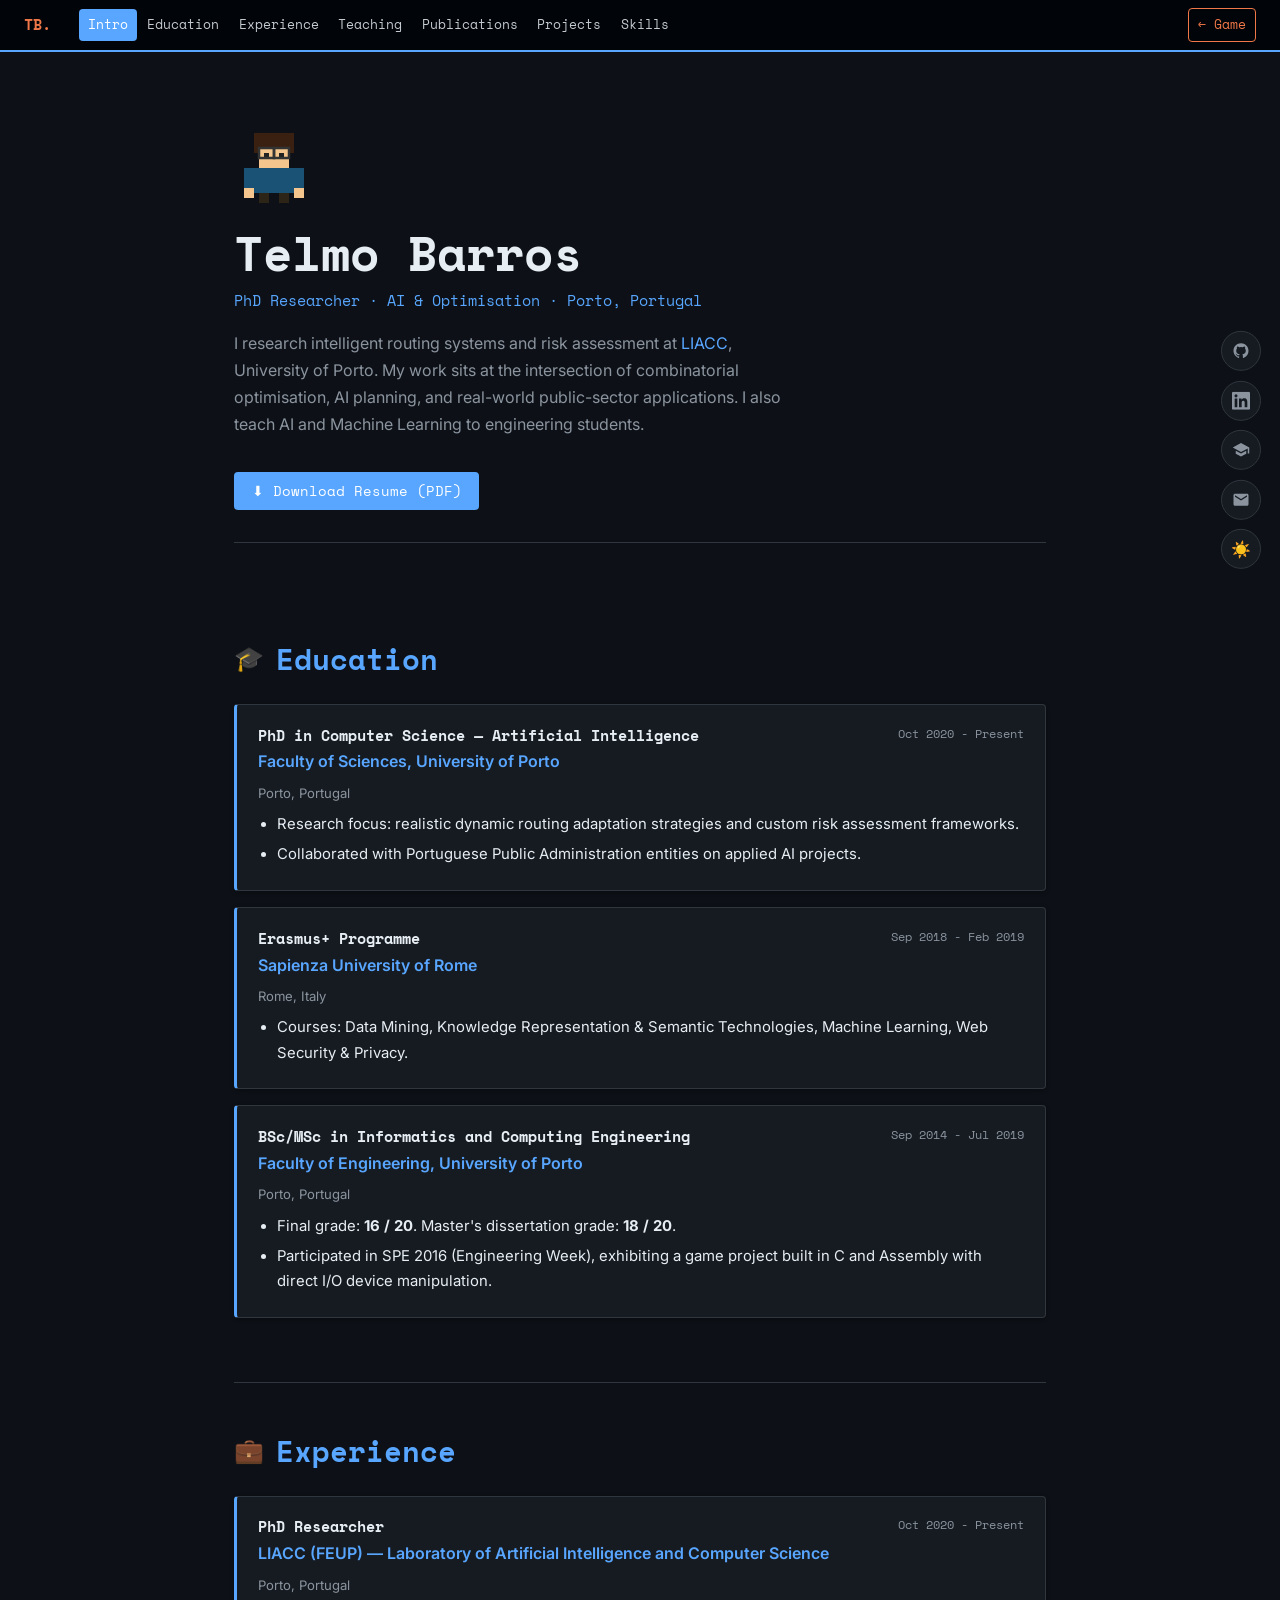
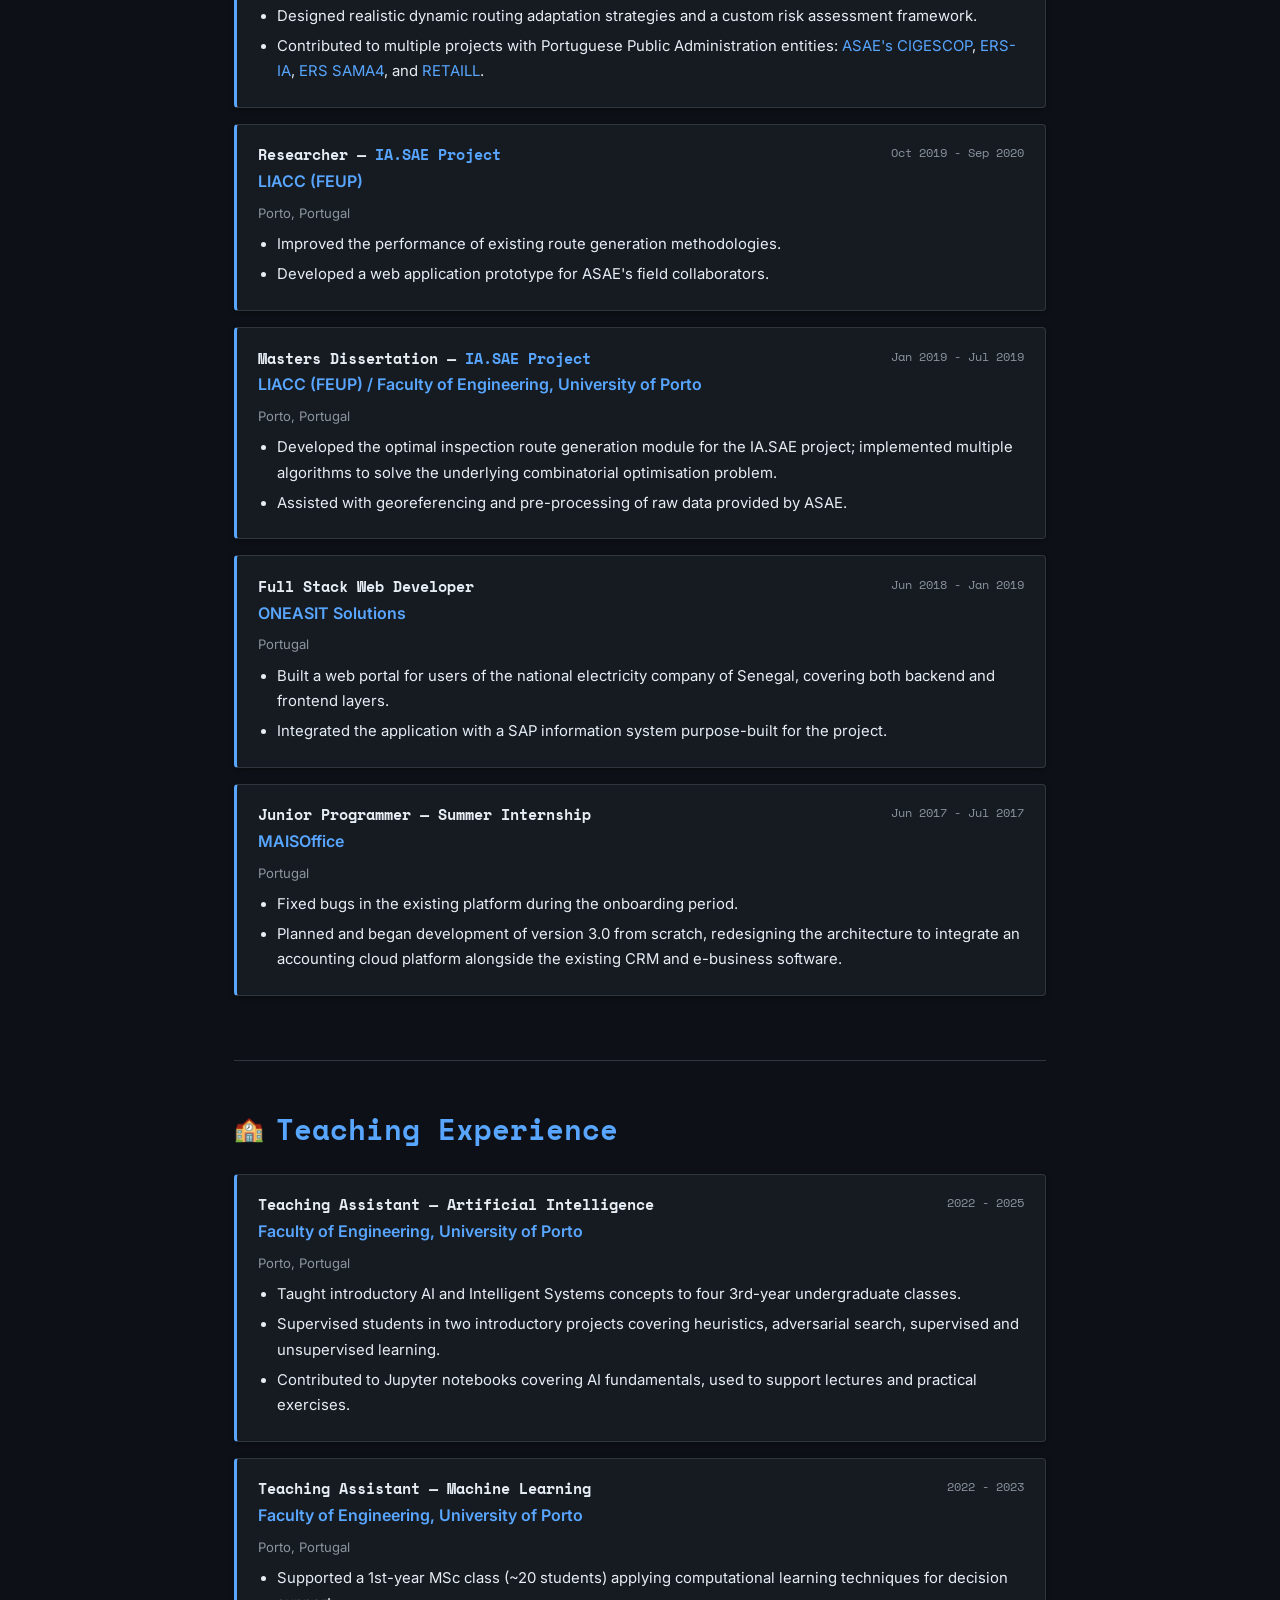
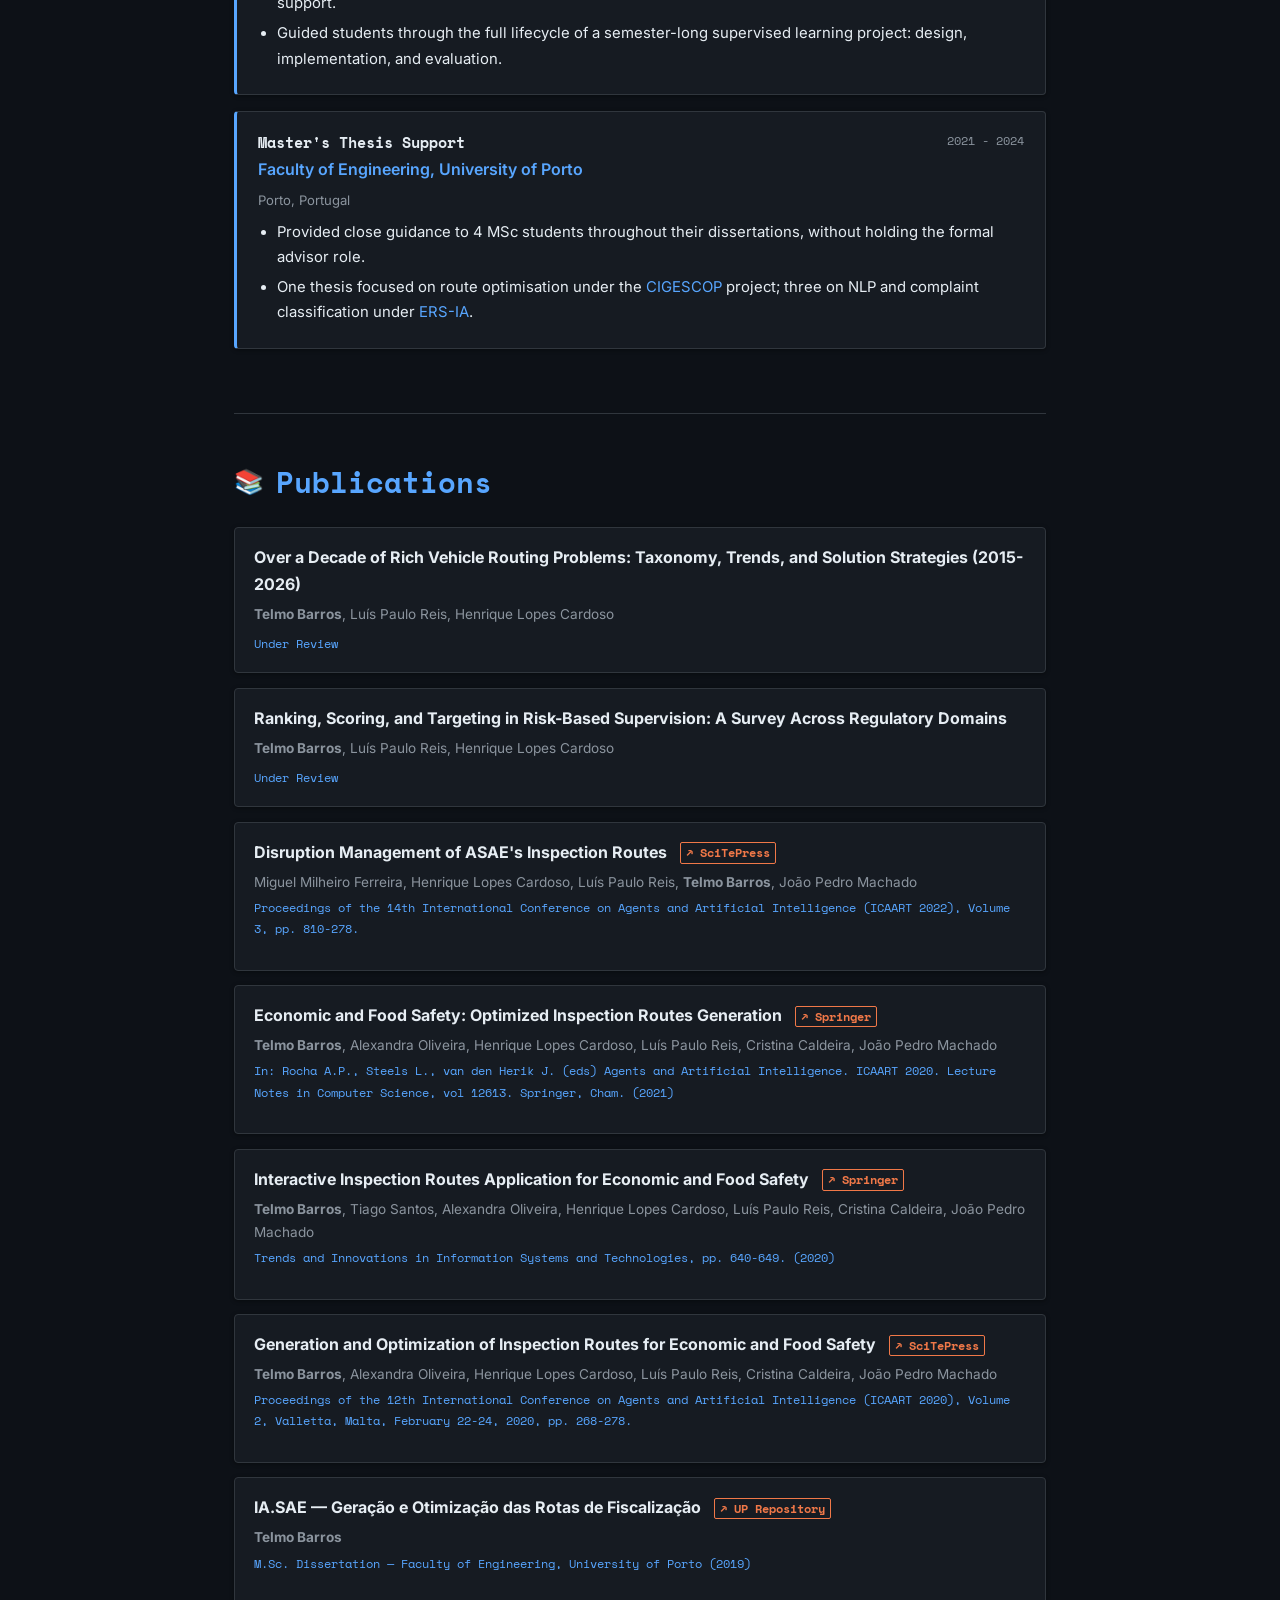
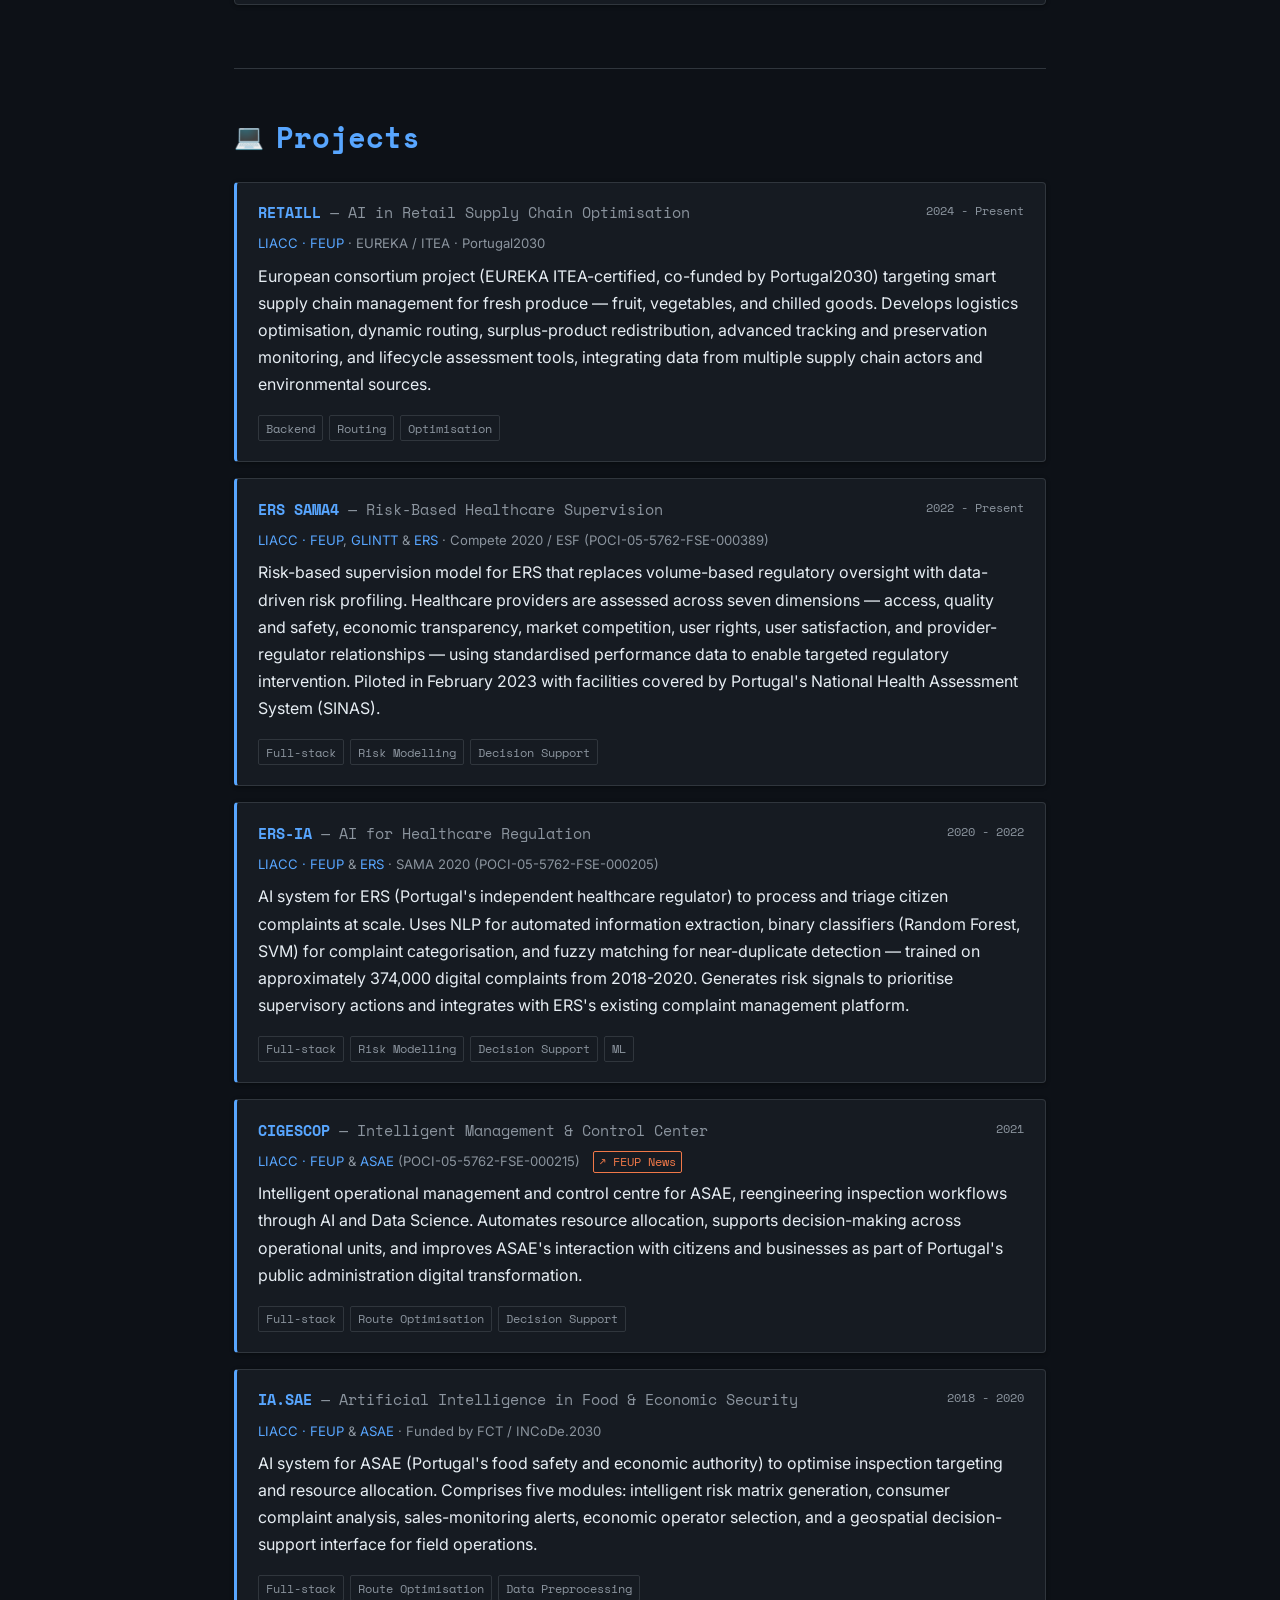
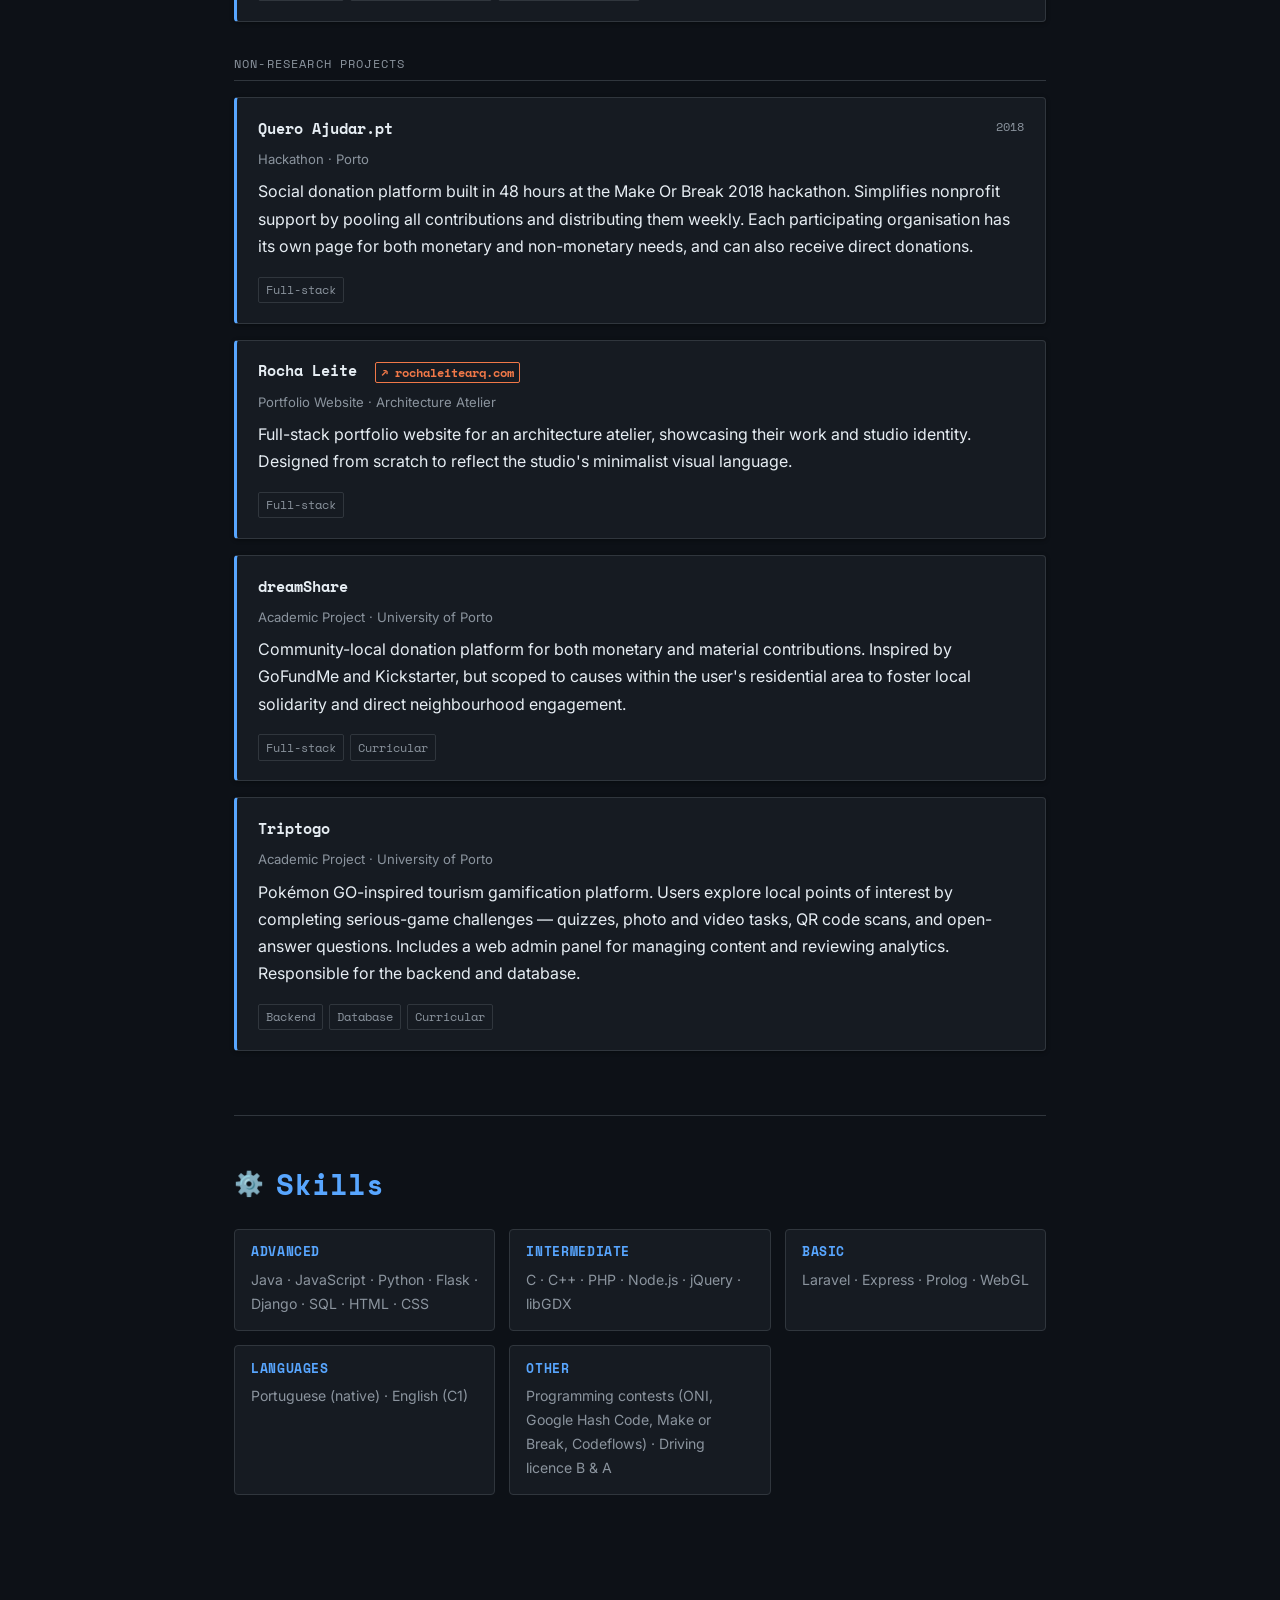
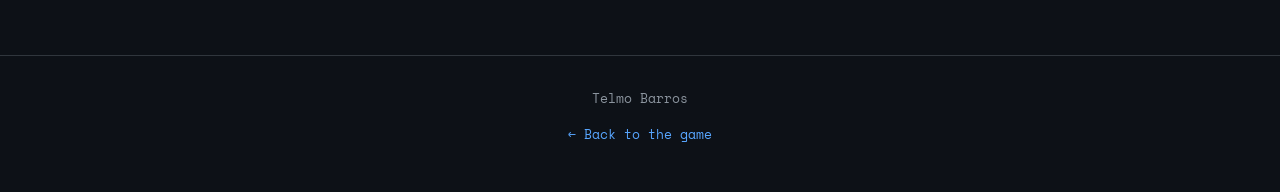
==== commit 70d14335: "added missing links" ====
--- a/home.html
+++ b/home.html
@@ -186,7 +186,7 @@
       <div class="entry-header">
         <div>
           <div class="entry-title">BSc/MSc in Informatics and Computing Engineering</div>
-          <div class="entry-org">Faculty of Engineering, University of Porto</div>
+          <div class="entry-org"><a href="https://fe.up.pt/" target="_blank" rel="noopener">Faculty of Engineering, University of Porto</a></div>
         </div>
         <span class="entry-date">Sep 2014 - Jul 2019</span>
       </div>
@@ -293,7 +293,7 @@
       <div class="entry-header">
         <div>
           <div class="entry-title">Teaching Assistant — Artificial Intelligence</div>
-          <div class="entry-org">Faculty of Engineering, University of Porto</div>
+          <div class="entry-org"><a href="https://fe.up.pt/" target="_blank" rel="noopener">Faculty of Engineering, University of Porto</a></div>
         </div>
         <span class="entry-date">2022 - 2025</span>
       </div>
@@ -309,7 +309,7 @@
       <div class="entry-header">
         <div>
           <div class="entry-title">Teaching Assistant — Machine Learning</div>
-          <div class="entry-org">Faculty of Engineering, University of Porto</div>
+          <div class="entry-org"><a href="https://fe.up.pt/" target="_blank" rel="noopener">Faculty of Engineering, University of Porto</a></div>
         </div>
         <span class="entry-date">2022 - 2023</span>
       </div>
@@ -325,7 +325,7 @@
           <div class="entry-title">Master's Thesis Support</div>
           <div class="entry-org"><a href="https://fe.up.pt/" target="_blank" rel="noopener">Faculty of Engineering, University of Porto</a></div>
         </div>
-        <span class="entry-date">2021 - 2023</span>
+        <span class="entry-date">2021 - 2024</span>
       </div>
       <div class="entry-location">Porto, Portugal</div>
       <ul>
@@ -355,27 +355,33 @@
     </div>
 
     <div class="pub-card">
-      <p class="pub-title">Disruption Management of ASAE's Inspection Routes</p>
+      <p class="pub-title">Disruption Management of ASAE's Inspection Routes <a class="proj-link" href="https://www.scitepress.org/Link.aspx?doi=10.5220/0010914000003116" target="_blank" rel="noopener">↗ SciTePress</a></p>
       <p class="pub-authors">Miguel Milheiro Ferreira, Henrique Lopes Cardoso, Luís Paulo Reis, <strong>Telmo Barros</strong>, João Pedro Machado</p>
       <p class="pub-venue">Proceedings of the 14th International Conference on Agents and Artificial Intelligence (ICAART 2022), Volume 3, pp. 810-278.</p>
     </div>
 
     <div class="pub-card">
-      <p class="pub-title">Economic and Food Safety: Optimized Inspection Routes Generation</p>
+      <p class="pub-title">Economic and Food Safety: Optimized Inspection Routes Generation <a class="proj-link" href="https://link.springer.com/chapter/10.1007/978-3-030-71158-0_23" target="_blank" rel="noopener">↗ Springer</a></p>
       <p class="pub-authors"><strong>Telmo Barros</strong>, Alexandra Oliveira, Henrique Lopes Cardoso, Luís Paulo Reis, Cristina Caldeira, João Pedro Machado</p>
       <p class="pub-venue">In: Rocha A.P., Steels L., van den Herik J. (eds) Agents and Artificial Intelligence. ICAART 2020. Lecture Notes in Computer Science, vol 12613. Springer, Cham. (2021)</p>
     </div>
 
     <div class="pub-card">
-      <p class="pub-title">Interactive Inspection Routes Application for Economic and Food Safety</p>
+      <p class="pub-title">Interactive Inspection Routes Application for Economic and Food Safety <a class="proj-link" href="https://link.springer.com/chapter/10.1007/978-3-030-45688-7_64" target="_blank" rel="noopener">↗ Springer</a></p>
       <p class="pub-authors"><strong>Telmo Barros</strong>, Tiago Santos, Alexandra Oliveira, Henrique Lopes Cardoso, Luís Paulo Reis, Cristina Caldeira, João Pedro Machado</p>
       <p class="pub-venue">Trends and Innovations in Information Systems and Technologies, pp. 640-649. (2020)</p>
     </div>
 
     <div class="pub-card">
-      <p class="pub-title">Generation and Optimization of Inspection Routes for Economic and Food Safety</p>
+      <p class="pub-title">Generation and Optimization of Inspection Routes for Economic and Food Safety <a class="proj-link" href="https://www.scitepress.org/Link.aspx?doi=10.5220/0009182002680278" target="_blank" rel="noopener">↗ SciTePress</a></p>
       <p class="pub-authors"><strong>Telmo Barros</strong>, Alexandra Oliveira, Henrique Lopes Cardoso, Luís Paulo Reis, Cristina Caldeira, João Pedro Machado</p>
       <p class="pub-venue">Proceedings of the 12th International Conference on Agents and Artificial Intelligence (ICAART 2020), Volume 2, Valletta, Malta, February 22-24, 2020, pp. 268-278.</p>
+    </div>
+
+    <div class="pub-card">
+      <p class="pub-title">IA.SAE — Geração e Otimização das Rotas de Fiscalização <a class="proj-link" href="https://repositorio-aberto.up.pt/handle/10216/121616" target="_blank" rel="noopener">↗ UP Repository</a></p>
+      <p class="pub-authors"><strong>Telmo Barros</strong></p>
+      <p class="pub-venue">M.Sc. Dissertation — Faculty of Engineering, University of Porto (2019)</p>
     </div>
   </section>
 
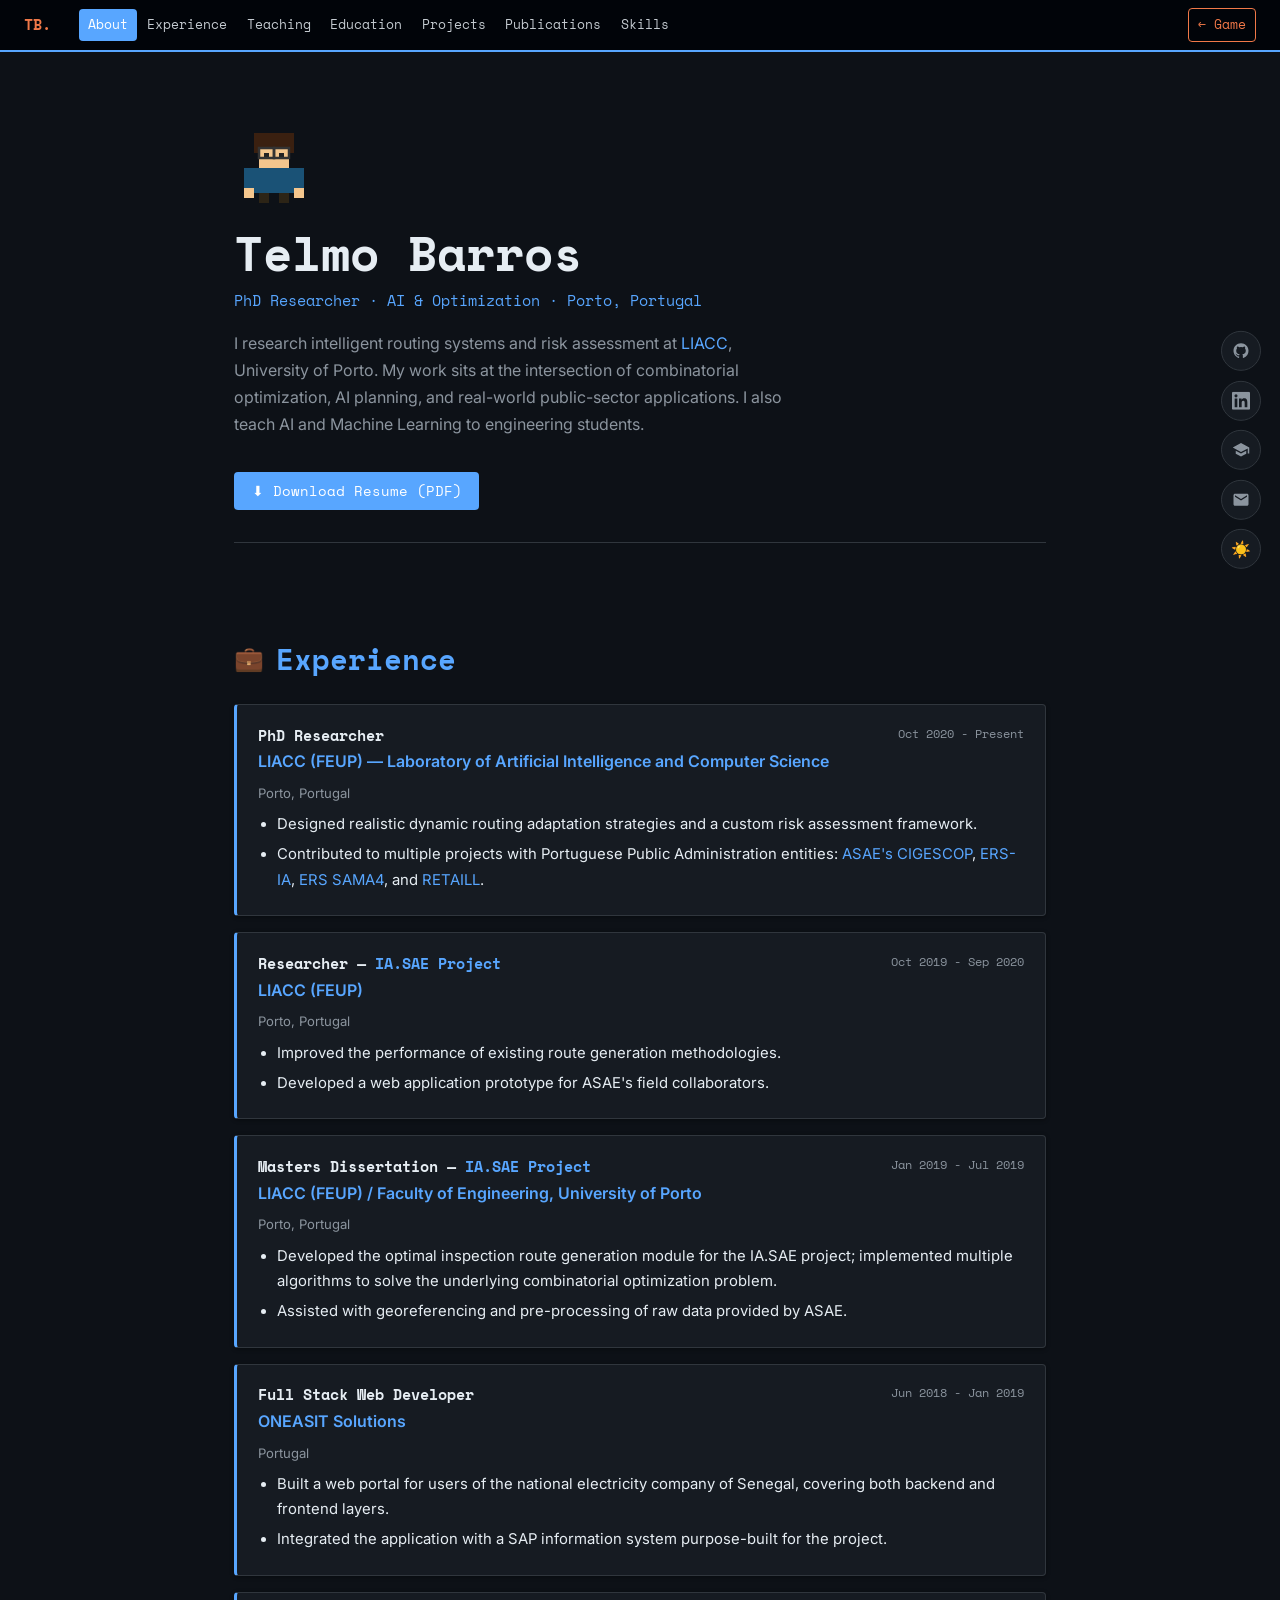
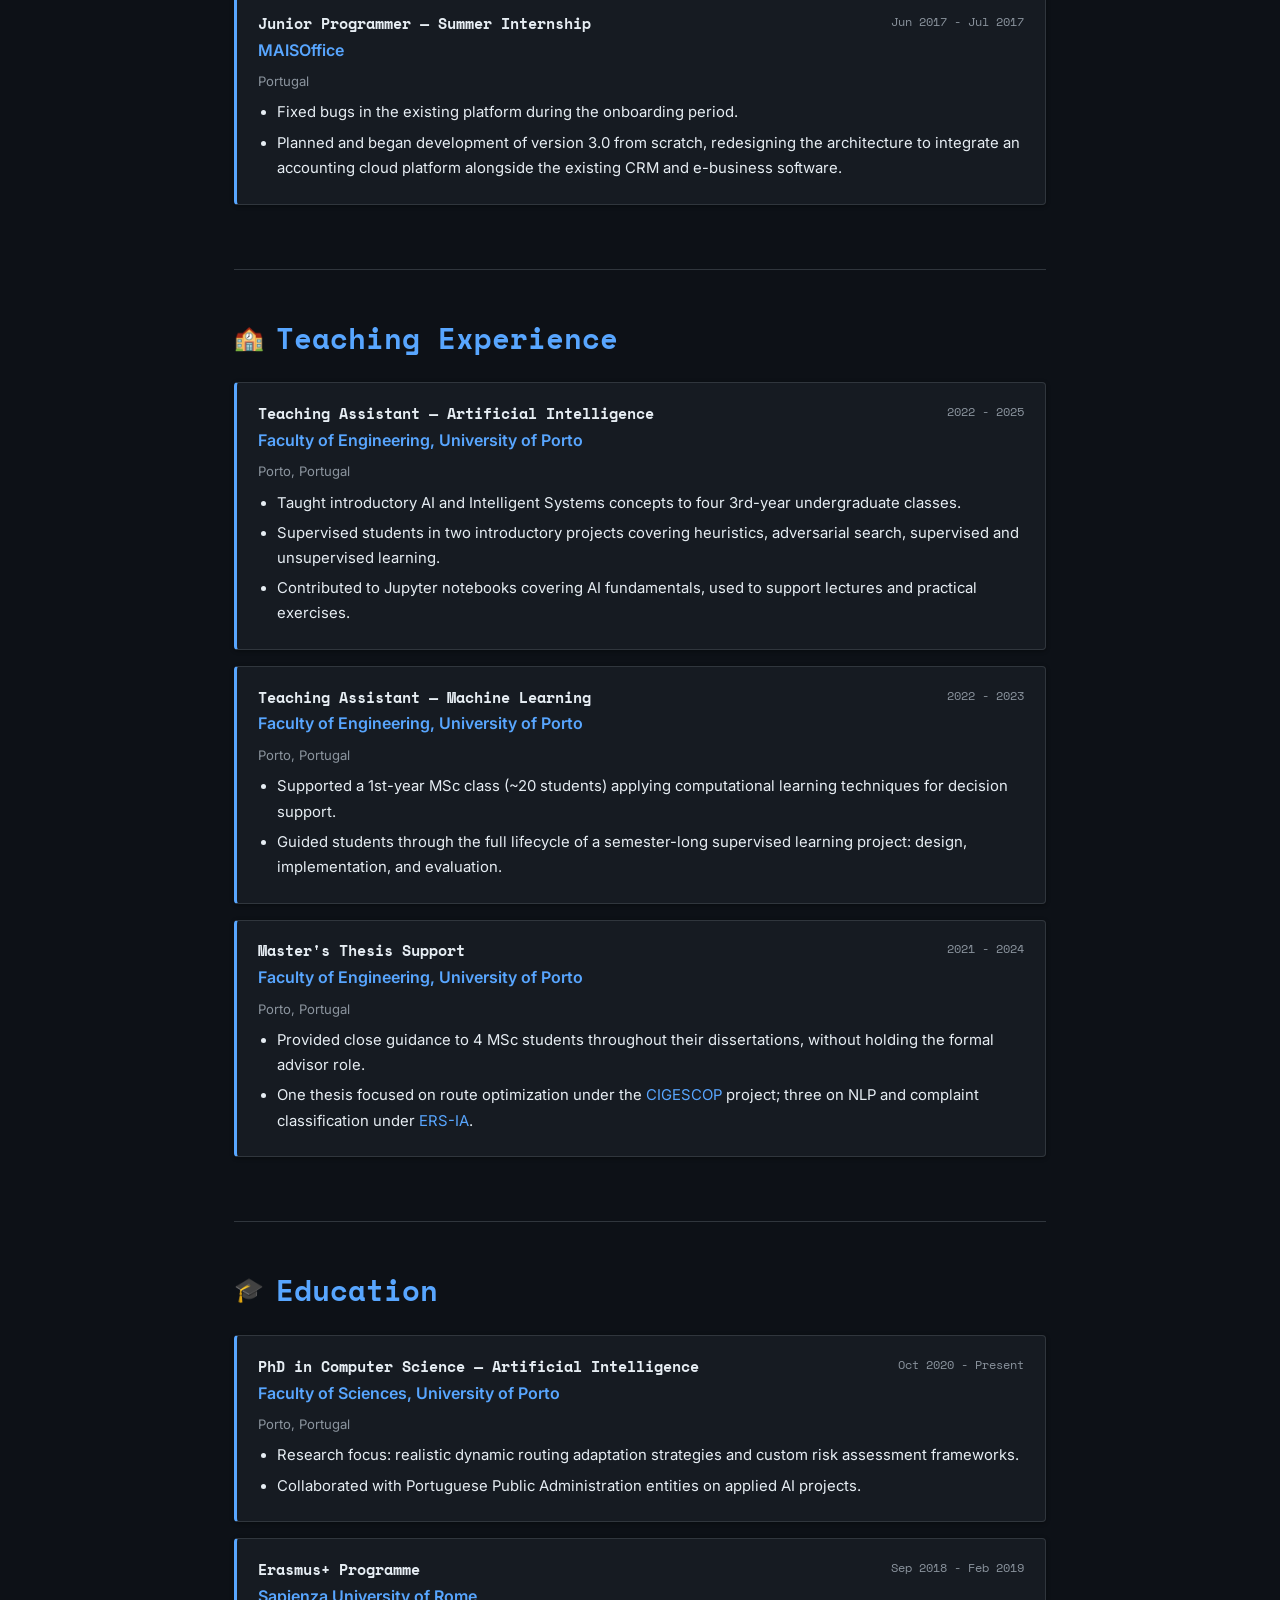
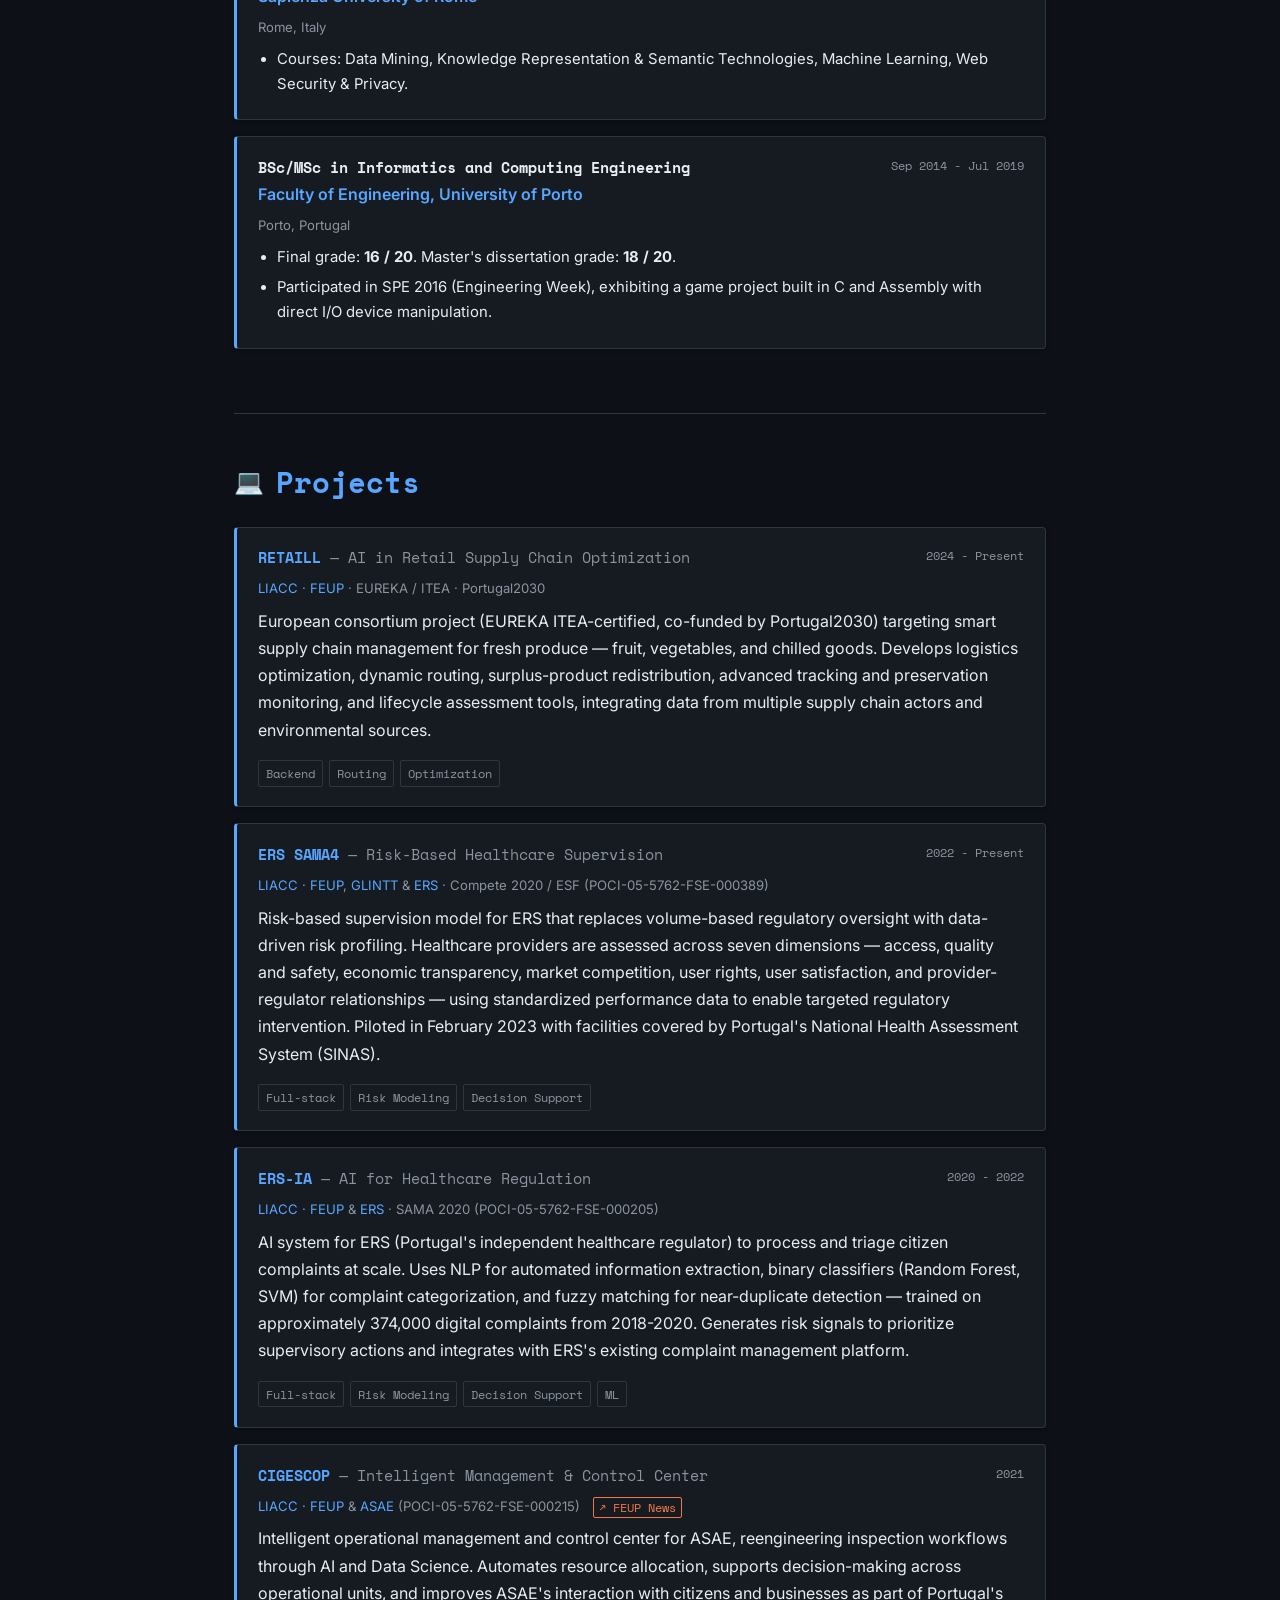
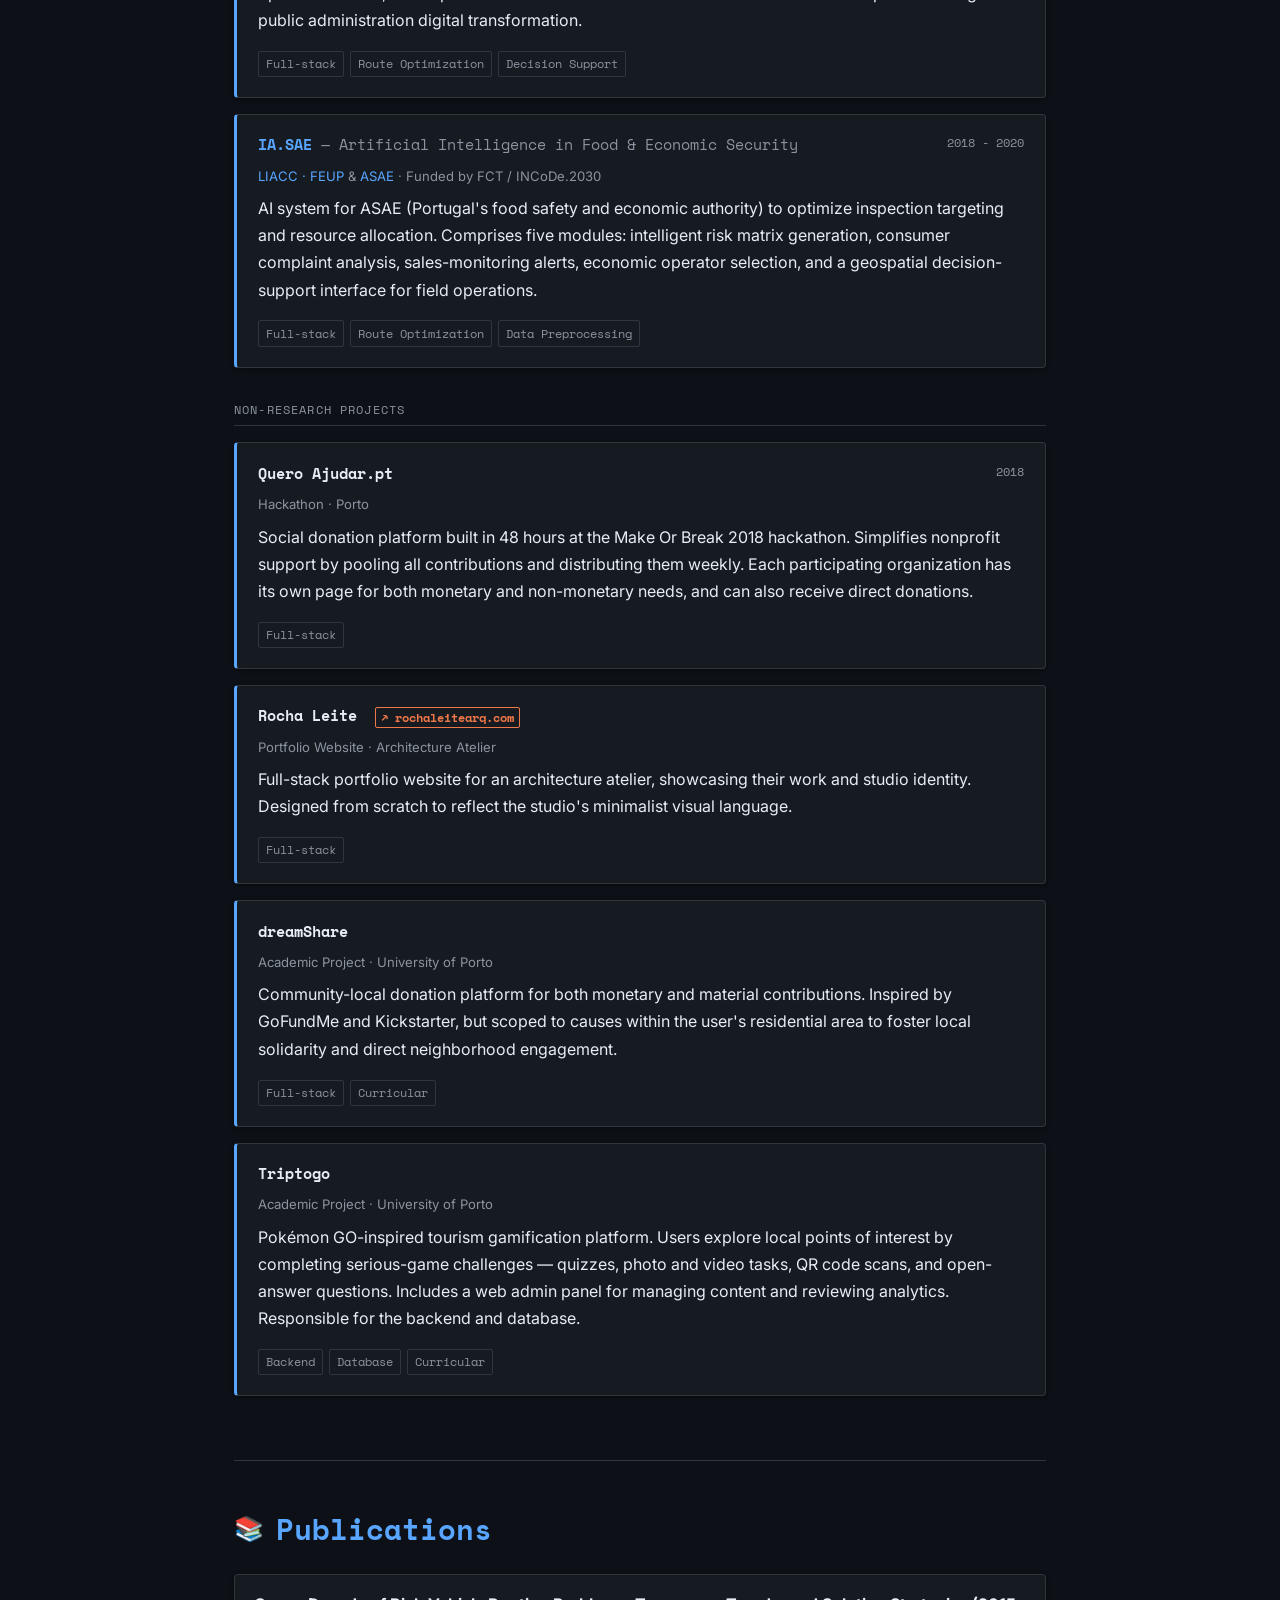
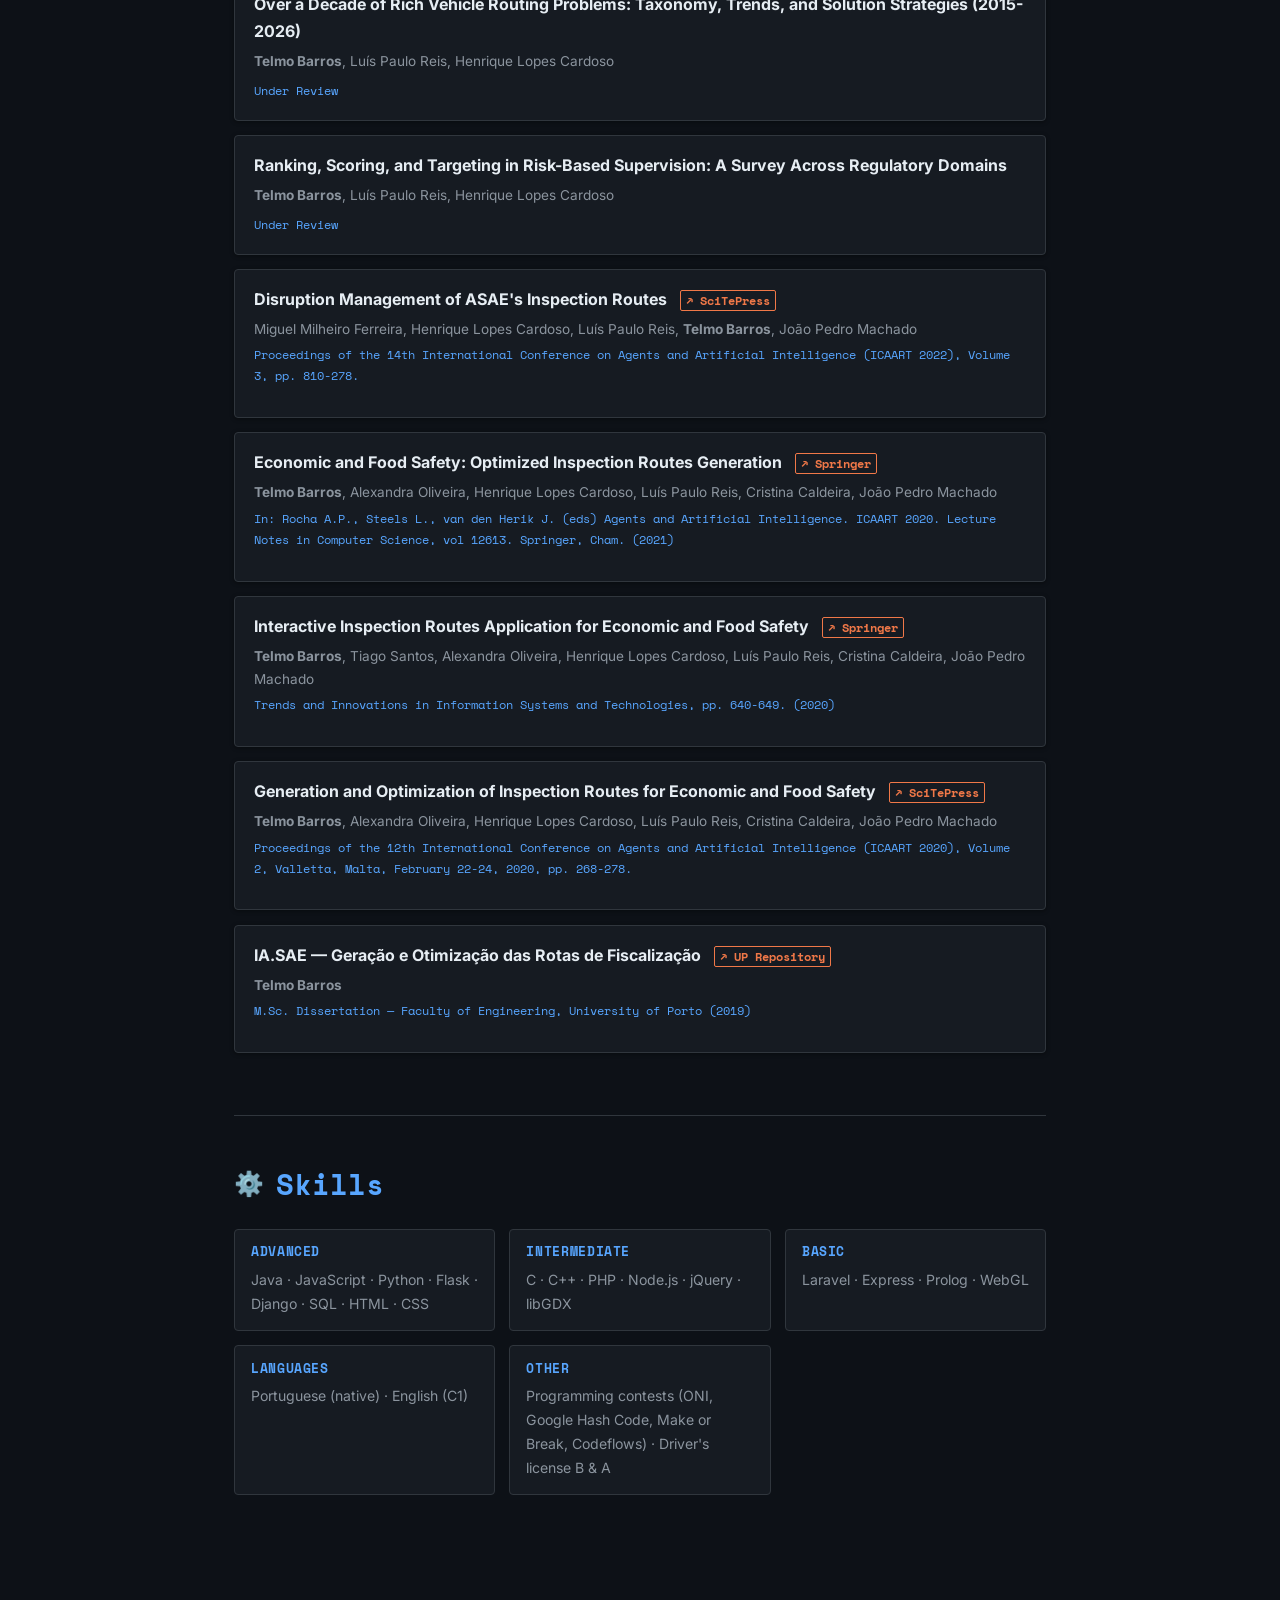
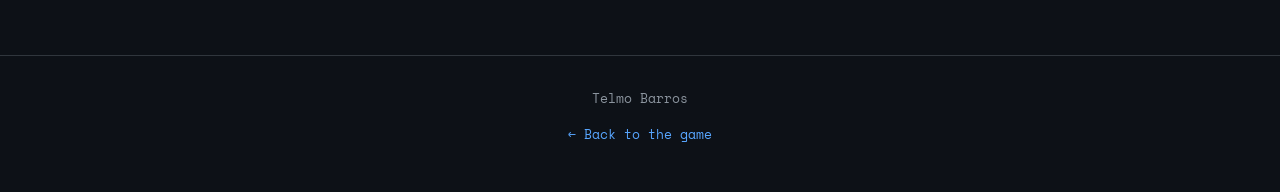
==== commit c17c579c: "switch to en-us and pdf renaming" ====
--- a/home.html
+++ b/home.html
@@ -19,15 +19,15 @@
 <nav class="navbar" id="navbar">
   <span class="nav-brand">TB.</span>
   <button class="nav-current" id="nav-current" aria-label="Current section">
-    <span class="nav-current-inner" id="nav-current-inner">Intro</span>
+    <span class="nav-current-inner" id="nav-current-inner">About</span>
   </button>
   <div class="nav-links" id="nav-links">
-    <a href="#intro">Intro</a>
-    <a href="#education">Education</a>
+    <a href="#about">About</a>
     <a href="#experience">Experience</a>
     <a href="#teaching">Teaching</a>
+    <a href="#education">Education</a>
+    <a href="#projects">Projects</a>
     <a href="#publications">Publications</a>
-    <a href="#projects">Projects</a>
     <a href="#skills">Skills</a>
   </div>
   <a href="index.html" class="nav-game-link">← Game</a>
@@ -104,8 +104,8 @@
      ============================================================ -->
 <main class="page-wrapper">
 
-  <!-- ======== INTRO / HERO ======== -->
-  <section id="intro" class="hero">
+  <!-- ======== ABOUT / HERO ======== -->
+  <section id="about" class="hero">
     <!-- Pixel avatar placeholder (inline SVG, no external file needed) -->
     <svg class="hero-pixel" viewBox="0 0 16 16" xmlns="http://www.w3.org/2000/svg"
          aria-hidden="true" style="width:80px;height:80px;display:block;margin-bottom:1rem;image-rendering:pixelated;">
@@ -135,15 +135,152 @@
     </svg>
 
     <h1>Telmo Barros</h1>
-    <p class="subtitle">PhD Researcher · AI &amp; Optimisation · Porto, Portugal</p>
+    <p class="subtitle">PhD Researcher · AI &amp; Optimization · Porto, Portugal</p>
     <p class="tagline">
       I research intelligent routing systems and risk assessment at
       <a href="https://liacc.fe.up.pt/" target="_blank" rel="noopener">LIACC</a>,
-      University of Porto. My work sits at the intersection of combinatorial optimisation,
+      University of Porto. My work sits at the intersection of combinatorial optimization,
       AI planning, and real-world public-sector applications.
       I also teach AI and Machine Learning to engineering students.
     </p>
-    <a href="Resume.pdf" class="download-btn" download>⬇ Download Resume (PDF)</a>
+    <a href="telmobarros_resume.pdf" class="download-btn" download>⬇ Download Resume (PDF)</a>
+  </section>
+
+  <!-- ======== EXPERIENCE ======== -->
+  <section id="experience" class="resume-section">
+    <div class="section-header">
+      <span class="section-icon">💼</span>
+      <h2>Experience</h2>
+    </div>
+
+    <div class="entry">
+      <div class="entry-header">
+        <div>
+          <div class="entry-title">PhD Researcher</div>
+          <div class="entry-org"><a href="https://liacc.fe.up.pt/" target="_blank" rel="noopener">LIACC (FEUP)</a> — Laboratory of Artificial Intelligence and Computer Science</div>
+        </div>
+        <span class="entry-date">Oct 2020 - Present</span>
+      </div>
+      <div class="entry-location">Porto, Portugal</div>
+      <ul>
+        <li>Designed realistic dynamic routing adaptation strategies and a custom risk assessment framework.</li>
+        <li>Contributed to multiple projects with Portuguese Public Administration entities:
+          <a href="#proj-cigescop">ASAE's CIGESCOP</a>, <a href="#proj-ersai">ERS-IA</a>, <a href="#proj-sama4">ERS SAMA4</a>, and <a href="#proj-retaill">RETAILL</a>.</li>
+      </ul>
+    </div>
+
+    <div class="entry">
+      <div class="entry-header">
+        <div>
+          <div class="entry-title">Researcher — <a href="#proj-iasae">IA.SAE Project</a></div>
+          <div class="entry-org"><a href="https://liacc.fe.up.pt/" target="_blank" rel="noopener">LIACC (FEUP)</a></div>
+        </div>
+        <span class="entry-date">Oct 2019 - Sep 2020</span>
+      </div>
+      <div class="entry-location">Porto, Portugal</div>
+      <ul>
+        <li>Improved the performance of existing route generation methodologies.</li>
+        <li>Developed a web application prototype for ASAE's field collaborators.</li>
+      </ul>
+    </div>
+
+    <div class="entry">
+      <div class="entry-header">
+        <div>
+          <div class="entry-title">Masters Dissertation — <a href="#proj-iasae">IA.SAE Project</a></div>
+          <div class="entry-org"><a href="https://liacc.fe.up.pt/" target="_blank" rel="noopener">LIACC (FEUP)</a> / <a href="https://fe.up.pt/" target="_blank" rel="noopener">Faculty of Engineering, University of Porto</a></div>
+        </div>
+        <span class="entry-date">Jan 2019 - Jul 2019</span>
+      </div>
+      <div class="entry-location">Porto, Portugal</div>
+      <ul>
+        <li>Developed the optimal inspection route generation module for the IA.SAE project; implemented multiple algorithms to solve the underlying combinatorial optimization problem.</li>
+        <li>Assisted with georeferencing and pre-processing of raw data provided by ASAE.</li>
+      </ul>
+    </div>
+
+    <div class="entry">
+      <div class="entry-header">
+        <div>
+          <div class="entry-title">Full Stack Web Developer</div>
+          <div class="entry-org"><a href="https://www.oneasit.com" target="_blank" rel="noopener">ONEASIT Solutions</a></div>
+        </div>
+        <span class="entry-date">Jun 2018 - Jan 2019</span>
+      </div>
+      <div class="entry-location">Portugal</div>
+      <ul>
+        <li>Built a web portal for users of the national electricity company of Senegal, covering both backend and frontend layers.</li>
+        <li>Integrated the application with a SAP information system purpose-built for the project.</li>
+      </ul>
+    </div>
+
+    <div class="entry">
+      <div class="entry-header">
+        <div>
+          <div class="entry-title">Junior Programmer — Summer Internship</div>
+          <div class="entry-org">MAISOffice</div>
+        </div>
+        <span class="entry-date">Jun 2017 - Jul 2017</span>
+      </div>
+      <div class="entry-location">Portugal</div>
+      <ul>
+        <li>Fixed bugs in the existing platform during the onboarding period.</li>
+        <li>Planned and began development of version 3.0 from scratch, redesigning the architecture to integrate an accounting cloud platform alongside the existing CRM and e-business software.</li>
+      </ul>
+    </div>
+  </section>
+
+  <!-- ======== TEACHING ======== -->
+  <section id="teaching" class="resume-section">
+    <div class="section-header">
+      <span class="section-icon">🏫</span>
+      <h2>Teaching Experience</h2>
+    </div>
+
+    <div class="entry">
+      <div class="entry-header">
+        <div>
+          <div class="entry-title">Teaching Assistant — Artificial Intelligence</div>
+          <div class="entry-org"><a href="https://fe.up.pt/" target="_blank" rel="noopener">Faculty of Engineering, University of Porto</a></div>
+        </div>
+        <span class="entry-date">2022 - 2025</span>
+      </div>
+      <div class="entry-location">Porto, Portugal</div>
+      <ul>
+        <li>Taught introductory AI and Intelligent Systems concepts to four 3rd-year undergraduate classes.</li>
+        <li>Supervised students in two introductory projects covering heuristics, adversarial search, supervised and unsupervised learning.</li>
+        <li>Contributed to Jupyter notebooks covering AI fundamentals, used to support lectures and practical exercises.</li>
+      </ul>
+    </div>
+
+    <div class="entry">
+      <div class="entry-header">
+        <div>
+          <div class="entry-title">Teaching Assistant — Machine Learning</div>
+          <div class="entry-org"><a href="https://fe.up.pt/" target="_blank" rel="noopener">Faculty of Engineering, University of Porto</a></div>
+        </div>
+        <span class="entry-date">2022 - 2023</span>
+      </div>
+      <div class="entry-location">Porto, Portugal</div>
+      <ul>
+        <li>Supported a 1st-year MSc class (~20 students) applying computational learning techniques for decision support.</li>
+        <li>Guided students through the full lifecycle of a semester-long supervised learning project: design, implementation, and evaluation.</li>
+      </ul>
+    </div>
+    <div class="entry">
+      <div class="entry-header">
+        <div>
+          <div class="entry-title">Master's Thesis Support</div>
+          <div class="entry-org"><a href="https://fe.up.pt/" target="_blank" rel="noopener">Faculty of Engineering, University of Porto</a></div>
+        </div>
+        <span class="entry-date">2021 - 2024</span>
+      </div>
+      <div class="entry-location">Porto, Portugal</div>
+      <ul>
+        <li>Provided close guidance to 4 MSc students throughout their dissertations, without holding the formal advisor role.</li>
+        <li>One thesis focused on route optimization under the <a href="#proj-cigescop">CIGESCOP</a> project; three on NLP and complaint classification under <a href="#proj-ersai">ERS-IA</a>.</li>
+      </ul>
+    </div>
   </section>
 
   <!-- ======== EDUCATION ======== -->
@@ -198,141 +335,173 @@
     </div>
   </section>
 
-  <!-- ======== EXPERIENCE ======== -->
-  <section id="experience" class="resume-section">
+  <!-- ======== PROJECTS ======== -->
+  <section id="projects" class="resume-section">
     <div class="section-header">
-      <span class="section-icon">💼</span>
-      <h2>Experience</h2>
-    </div>
-
-    <div class="entry">
-      <div class="entry-header">
-        <div>
-          <div class="entry-title">PhD Researcher</div>
-          <div class="entry-org"><a href="https://liacc.fe.up.pt/" target="_blank" rel="noopener">LIACC (FEUP)</a> — Laboratory of Artificial Intelligence and Computer Science</div>
-        </div>
-        <span class="entry-date">Oct 2020 - Present</span>
-      </div>
-      <div class="entry-location">Porto, Portugal</div>
-      <ul>
-        <li>Designed realistic dynamic routing adaptation strategies and a custom risk assessment framework.</li>
-        <li>Contributed to multiple projects with Portuguese Public Administration entities:
-          <a href="#proj-cigescop">ASAE's CIGESCOP</a>, <a href="#proj-ersai">ERS-IA</a>, <a href="#proj-sama4">ERS SAMA4</a>, and <a href="#proj-retaill">RETAILL</a>.</li>
-      </ul>
-    </div>
-
-    <div class="entry">
-      <div class="entry-header">
-        <div>
-          <div class="entry-title">Researcher — <a href="#proj-iasae">IA.SAE Project</a></div>
-          <div class="entry-org"><a href="https://liacc.fe.up.pt/" target="_blank" rel="noopener">LIACC (FEUP)</a></div>
-        </div>
-        <span class="entry-date">Oct 2019 - Sep 2020</span>
-      </div>
-      <div class="entry-location">Porto, Portugal</div>
-      <ul>
-        <li>Improved the performance of existing route generation methodologies.</li>
-        <li>Developed a web application prototype for ASAE's field collaborators.</li>
-      </ul>
-    </div>
-
-    <div class="entry">
-      <div class="entry-header">
-        <div>
-          <div class="entry-title">Masters Dissertation — <a href="#proj-iasae">IA.SAE Project</a></div>
-          <div class="entry-org"><a href="https://liacc.fe.up.pt/" target="_blank" rel="noopener">LIACC (FEUP)</a> / <a href="https://fe.up.pt/" target="_blank" rel="noopener">Faculty of Engineering, University of Porto</a></div>
-        </div>
-        <span class="entry-date">Jan 2019 - Jul 2019</span>
-      </div>
-      <div class="entry-location">Porto, Portugal</div>
-      <ul>
-        <li>Developed the optimal inspection route generation module for the IA.SAE project; implemented multiple algorithms to solve the underlying combinatorial optimisation problem.</li>
-        <li>Assisted with georeferencing and pre-processing of raw data provided by ASAE.</li>
-      </ul>
-    </div>
-
-    <div class="entry">
-      <div class="entry-header">
-        <div>
-          <div class="entry-title">Full Stack Web Developer</div>
-          <div class="entry-org"><a href="https://www.oneasit.com" target="_blank" rel="noopener">ONEASIT Solutions</a></div>
-        </div>
-        <span class="entry-date">Jun 2018 - Jan 2019</span>
-      </div>
-      <div class="entry-location">Portugal</div>
-      <ul>
-        <li>Built a web portal for users of the national electricity company of Senegal, covering both backend and frontend layers.</li>
-        <li>Integrated the application with a SAP information system purpose-built for the project.</li>
-      </ul>
-    </div>
-
-    <div class="entry">
-      <div class="entry-header">
-        <div>
-          <div class="entry-title">Junior Programmer — Summer Internship</div>
-          <div class="entry-org">MAISOffice</div>
-        </div>
-        <span class="entry-date">Jun 2017 - Jul 2017</span>
-      </div>
-      <div class="entry-location">Portugal</div>
-      <ul>
-        <li>Fixed bugs in the existing platform during the onboarding period.</li>
-        <li>Planned and began development of version 3.0 from scratch, redesigning the architecture to integrate an accounting cloud platform alongside the existing CRM and e-business software.</li>
-      </ul>
-    </div>
-  </section>
-
-  <!-- ======== TEACHING ======== -->
-  <section id="teaching" class="resume-section">
-    <div class="section-header">
-      <span class="section-icon">🏫</span>
-      <h2>Teaching Experience</h2>
-    </div>
-
-    <div class="entry">
-      <div class="entry-header">
-        <div>
-          <div class="entry-title">Teaching Assistant — Artificial Intelligence</div>
-          <div class="entry-org"><a href="https://fe.up.pt/" target="_blank" rel="noopener">Faculty of Engineering, University of Porto</a></div>
-        </div>
-        <span class="entry-date">2022 - 2025</span>
-      </div>
-      <div class="entry-location">Porto, Portugal</div>
-      <ul>
-        <li>Taught introductory AI and Intelligent Systems concepts to four 3rd-year undergraduate classes.</li>
-        <li>Supervised students in two introductory projects covering heuristics, adversarial search, supervised and unsupervised learning.</li>
-        <li>Contributed to Jupyter notebooks covering AI fundamentals, used to support lectures and practical exercises.</li>
-      </ul>
-    </div>
-
-    <div class="entry">
-      <div class="entry-header">
-        <div>
-          <div class="entry-title">Teaching Assistant — Machine Learning</div>
-          <div class="entry-org"><a href="https://fe.up.pt/" target="_blank" rel="noopener">Faculty of Engineering, University of Porto</a></div>
-        </div>
-        <span class="entry-date">2022 - 2023</span>
-      </div>
-      <div class="entry-location">Porto, Portugal</div>
-      <ul>
-        <li>Supported a 1st-year MSc class (~20 students) applying computational learning techniques for decision support.</li>
-        <li>Guided students through the full lifecycle of a semester-long supervised learning project: design, implementation, and evaluation.</li>
-      </ul>
-    </div>
-    <div class="entry">
-      <div class="entry-header">
-        <div>
-          <div class="entry-title">Master's Thesis Support</div>
-          <div class="entry-org"><a href="https://fe.up.pt/" target="_blank" rel="noopener">Faculty of Engineering, University of Porto</a></div>
-        </div>
-        <span class="entry-date">2021 - 2024</span>
-      </div>
-      <div class="entry-location">Porto, Portugal</div>
-      <ul>
-        <li>Provided close guidance to 4 MSc students throughout their dissertations, without holding the formal advisor role.</li>
-        <li>One thesis focused on route optimisation under the <a href="#proj-cigescop">CIGESCOP</a> project; three on NLP and complaint classification under <a href="#proj-ersai">ERS-IA</a>.</li>
-      </ul>
-    </div>
+      <span class="section-icon">💻</span>
+      <h2>Projects</h2>
+    </div>
+
+    <div class="entry" id="proj-retaill">
+      <div class="entry-header">
+        <span class="entry-title">
+          <a href="https://liacc.fe.up.pt/liaccwp/projects/retaill/" target="_blank" rel="noopener">RETAILL</a>
+          <span style="font-weight:400;color:var(--text-muted)"> — AI in Retail Supply Chain Optimization</span>
+        </span>
+        <span class="entry-date">2024 - Present</span>
+      </div>
+      <div class="entry-location">
+        <a href="https://liacc.fe.up.pt" target="_blank" rel="noopener">LIACC · FEUP</a>
+        · EUREKA / ITEA · Portugal2030
+      </div>
+      <p>European consortium project (EUREKA ITEA-certified, co-funded by Portugal2030) targeting smart supply chain management for fresh produce — fruit, vegetables, and chilled goods. Develops logistics optimization, dynamic routing, surplus-product redistribution, advanced tracking and preservation monitoring, and lifecycle assessment tools, integrating data from multiple supply chain actors and environmental sources.</p>
+      <div>
+        <span class="tag">Backend</span>
+        <span class="tag">Routing</span>
+        <span class="tag">Optimization</span>
+      </div>
+    </div>
+
+    <div class="entry" id="proj-sama4">
+      <div class="entry-header">
+        <span class="entry-title">
+          <a href="https://www.ers.pt/pt/projetos/projetos-cofinanciados/supervisao-baseada-na-analise-de-informacao-e-avaliacao-de-risco/" target="_blank" rel="noopener">ERS SAMA4</a>
+          <span style="font-weight:400;color:var(--text-muted)"> — Risk-Based Healthcare Supervision</span>
+        </span>
+        <span class="entry-date">2022 - Present</span>
+      </div>
+      <div class="entry-location">
+        <a href="https://liacc.fe.up.pt" target="_blank" rel="noopener">LIACC · FEUP</a>, 
+        <a href="https://glinttglobal.com/" target="_blank" rel="noopener">GLINTT</a> &amp;
+        <a href="https://www.ers.pt" target="_blank" rel="noopener">ERS</a>
+        · Compete 2020 / ESF (POCI-05-5762-FSE-000389)
+      </div>
+      <p>Risk-based supervision model for ERS that replaces volume-based regulatory oversight with data-driven risk profiling. Healthcare providers are assessed across seven dimensions — access, quality and safety, economic transparency, market competition, user rights, user satisfaction, and provider-regulator relationships — using standardized performance data to enable targeted regulatory intervention. Piloted in February 2023 with facilities covered by Portugal's National Health Assessment System (SINAS).</p>
+      <div>
+        <span class="tag">Full-stack</span>
+        <span class="tag">Risk Modeling</span>
+        <span class="tag">Decision Support</span>
+      </div>
+    </div>
+
+    <div class="entry" id="proj-ersai">
+      <div class="entry-header">
+        <span class="entry-title">
+          <a href="https://liacc.fe.up.pt/liaccwp/projects/ers-projeto-de-inteligencia-artificial/" target="_blank" rel="noopener">ERS-IA</a>
+          <span style="font-weight:400;color:var(--text-muted)"> — AI for Healthcare Regulation</span>
+        </span>
+        <span class="entry-date">2020 - 2022</span>
+      </div>
+      <div class="entry-location">
+        <a href="https://liacc.fe.up.pt" target="_blank" rel="noopener">LIACC · FEUP</a> &amp;
+        <a href="https://www.ers.pt" target="_blank" rel="noopener">ERS</a>
+        · SAMA 2020 (POCI-05-5762-FSE-000205)
+      </div>
+      <p>AI system for ERS (Portugal's independent healthcare regulator) to process and triage citizen complaints at scale. Uses NLP for automated information extraction, binary classifiers (Random Forest, SVM) for complaint categorization, and fuzzy matching for near-duplicate detection — trained on approximately 374,000 digital complaints from 2018-2020. Generates risk signals to prioritize supervisory actions and integrates with ERS's existing complaint management platform.</p>
+      <div>
+        <span class="tag">Full-stack</span>
+        <span class="tag">Risk Modeling</span>
+        <span class="tag">Decision Support</span>
+        <span class="tag">ML</span>
+      </div>
+    </div>
+
+    <div class="entry" id="proj-cigescop">
+      <div class="entry-header">
+        <span class="entry-title">
+          <a href="https://liacc.fe.up.pt/liaccwp/projects/centro-inteligente-de-gestao-e-controlo-operacional-da-asae/" target="_blank" rel="noopener">CIGESCOP</a>
+          <span style="font-weight:400;color:var(--text-muted)"> — Intelligent Management &amp; Control Center</span>
+        </span>
+        <span class="entry-date">2021</span>
+      </div>
+      <div class="entry-location">
+        <a href="https://liacc.fe.up.pt" target="_blank" rel="noopener">LIACC · FEUP</a> &amp;
+        <a href="https://www.asae.gov.pt" target="_blank" rel="noopener">ASAE</a>
+        (POCI-05-5762-FSE-000215)
+        <a class="proj-link" href="https://noticias.up.pt/feup-cria-plataforma-de-apoio-a-decisao-da-asae-baseada-em-inteligencia-artificial/" target="_blank" rel="noopener">↗ FEUP News</a>
+      </div>
+      <p>Intelligent operational management and control center for ASAE, reengineering inspection workflows through AI and Data Science. Automates resource allocation, supports decision-making across operational units, and improves ASAE's interaction with citizens and businesses as part of Portugal's public administration digital transformation.</p>
+      <div>
+        <span class="tag">Full-stack</span>
+        <span class="tag">Route Optimization</span>
+        <span class="tag">Decision Support</span>
+      </div>
+    </div>
+
+    <div class="entry" id="proj-iasae">
+      <div class="entry-header">
+        <span class="entry-title">
+          <a href="https://liacc.fe.up.pt/liaccwp/projects/ia-sae-inteligencia-artificial-na-seguranca-alimentar-e-economica/" target="_blank" rel="noopener">IA.SAE</a>
+          <span style="font-weight:400;color:var(--text-muted)"> — Artificial Intelligence in Food &amp; Economic Security</span>
+        </span>
+        <span class="entry-date">2018 - 2020</span>
+      </div>
+      <div class="entry-location">
+        <a href="https://liacc.fe.up.pt" target="_blank" rel="noopener">LIACC · FEUP</a> &amp;
+        <a href="https://www.asae.gov.pt" target="_blank" rel="noopener">ASAE</a>
+        · Funded by FCT / INCoDe.2030
+      </div>
+      <p>AI system for ASAE (Portugal's food safety and economic authority) to optimize inspection targeting and resource allocation. Comprises five modules: intelligent risk matrix generation, consumer complaint analysis, sales-monitoring alerts, economic operator selection, and a geospatial decision-support interface for field operations.</p>
+      <div>
+        <span class="tag">Full-stack</span>
+        <span class="tag">Route Optimization</span>
+        <span class="tag">Data Preprocessing</span>
+      </div>
+    </div>
+
+    <p class="proj-group-label">Non-Research Projects</p>
+
+    <div class="entry">
+      <div class="entry-header">
+        <span class="entry-title">Quero Ajudar.pt</span>
+        <span class="entry-date">2018</span>
+      </div>
+      <div class="entry-location">Hackathon · Porto</div>
+      <p>Social donation platform built in 48 hours at the Make Or Break 2018 hackathon. Simplifies nonprofit support by pooling all contributions and distributing them weekly. Each participating organization has its own page for both monetary and non-monetary needs, and can also receive direct donations.</p>
+      <div>
+        <span class="tag">Full-stack</span>
+      </div>
+    </div>
+
+    <div class="entry">
+      <div class="entry-header">
+        <span class="entry-title">
+          Rocha Leite
+          <a class="proj-link" href="https://rochaleitearq.com" target="_blank" rel="noopener">↗ rochaleitearq.com</a>
+        </span>
+      </div>
+      <div class="entry-location">Portfolio Website · Architecture Atelier</div>
+      <p>Full-stack portfolio website for an architecture atelier, showcasing their work and studio identity. Designed from scratch to reflect the studio's minimalist visual language.</p>
+      <div>
+        <span class="tag">Full-stack</span>
+      </div>
+    </div>
+
+    <div class="entry">
+      <div class="entry-header">
+        <span class="entry-title">dreamShare</span>
+      </div>
+      <div class="entry-location">Academic Project · University of Porto</div>
+      <p>Community-local donation platform for both monetary and material contributions. Inspired by GoFundMe and Kickstarter, but scoped to causes within the user's residential area to foster local solidarity and direct neighborhood engagement.</p>
+      <div>
+        <span class="tag">Full-stack</span>
+        <span class="tag">Curricular</span>
+      </div>
+    </div>
+
+    <div class="entry">
+      <div class="entry-header">
+        <span class="entry-title">Triptogo</span>
+      </div>
+      <div class="entry-location">Academic Project · University of Porto</div>
+      <p>Pokémon GO-inspired tourism gamification platform. Users explore local points of interest by completing serious-game challenges — quizzes, photo and video tasks, QR code scans, and open-answer questions. Includes a web admin panel for managing content and reviewing analytics. Responsible for the backend and database.</p>
+      <div>
+        <span class="tag">Backend</span>
+        <span class="tag">Database</span>
+        <span class="tag">Curricular</span>
+      </div>
+    </div>
+
   </section>
 
   <!-- ======== PUBLICATIONS ======== -->
@@ -385,175 +554,6 @@
     </div>
   </section>
 
-  <!-- ======== PROJECTS ======== -->
-  <section id="projects" class="resume-section">
-    <div class="section-header">
-      <span class="section-icon">💻</span>
-      <h2>Projects</h2>
-    </div>
-
-    <div class="entry" id="proj-retaill">
-      <div class="entry-header">
-        <span class="entry-title">
-          <a href="https://liacc.fe.up.pt/liaccwp/projects/retaill/" target="_blank" rel="noopener">RETAILL</a>
-          <span style="font-weight:400;color:var(--text-muted)"> — AI in Retail Supply Chain Optimisation</span>
-        </span>
-        <span class="entry-date">2024 - Present</span>
-      </div>
-      <div class="entry-location">
-        <a href="https://liacc.fe.up.pt" target="_blank" rel="noopener">LIACC · FEUP</a>
-        · EUREKA / ITEA · Portugal2030
-      </div>
-      <p>European consortium project (EUREKA ITEA-certified, co-funded by Portugal2030) targeting smart supply chain management for fresh produce — fruit, vegetables, and chilled goods. Develops logistics optimisation, dynamic routing, surplus-product redistribution, advanced tracking and preservation monitoring, and lifecycle assessment tools, integrating data from multiple supply chain actors and environmental sources.</p>
-      <div>
-        <span class="tag">Backend</span>
-        <span class="tag">Routing</span>
-        <span class="tag">Optimisation</span>
-      </div>
-    </div>
-
-    <div class="entry" id="proj-sama4">
-      <div class="entry-header">
-        <span class="entry-title">
-          <a href="https://www.ers.pt/pt/projetos/projetos-cofinanciados/supervisao-baseada-na-analise-de-informacao-e-avaliacao-de-risco/" target="_blank" rel="noopener">ERS SAMA4</a>
-          <span style="font-weight:400;color:var(--text-muted)"> — Risk-Based Healthcare Supervision</span>
-        </span>
-        <span class="entry-date">2022 - Present</span>
-      </div>
-      <div class="entry-location">
-        <a href="https://liacc.fe.up.pt" target="_blank" rel="noopener">LIACC · FEUP</a>, 
-        <a href="https://glinttglobal.com/" target="_blank" rel="noopener">GLINTT</a> &amp;
-        <a href="https://www.ers.pt" target="_blank" rel="noopener">ERS</a>
-        · Compete 2020 / ESF (POCI-05-5762-FSE-000389)
-      </div>
-      <p>Risk-based supervision model for ERS that replaces volume-based regulatory oversight with data-driven risk profiling. Healthcare providers are assessed across seven dimensions — access, quality and safety, economic transparency, market competition, user rights, user satisfaction, and provider-regulator relationships — using standardised performance data to enable targeted regulatory intervention. Piloted in February 2023 with facilities covered by Portugal's National Health Assessment System (SINAS).</p>
-      <div>
-        <span class="tag">Full-stack</span>
-        <span class="tag">Risk Modelling</span>
-        <span class="tag">Decision Support</span>
-      </div>
-    </div>
-
-    <div class="entry" id="proj-ersai">
-      <div class="entry-header">
-        <span class="entry-title">
-          <a href="https://liacc.fe.up.pt/liaccwp/projects/ers-projeto-de-inteligencia-artificial/" target="_blank" rel="noopener">ERS-IA</a>
-          <span style="font-weight:400;color:var(--text-muted)"> — AI for Healthcare Regulation</span>
-        </span>
-        <span class="entry-date">2020 - 2022</span>
-      </div>
-      <div class="entry-location">
-        <a href="https://liacc.fe.up.pt" target="_blank" rel="noopener">LIACC · FEUP</a> &amp;
-        <a href="https://www.ers.pt" target="_blank" rel="noopener">ERS</a>
-        · SAMA 2020 (POCI-05-5762-FSE-000205)
-      </div>
-      <p>AI system for ERS (Portugal's independent healthcare regulator) to process and triage citizen complaints at scale. Uses NLP for automated information extraction, binary classifiers (Random Forest, SVM) for complaint categorisation, and fuzzy matching for near-duplicate detection — trained on approximately 374,000 digital complaints from 2018-2020. Generates risk signals to prioritise supervisory actions and integrates with ERS's existing complaint management platform.</p>
-      <div>
-        <span class="tag">Full-stack</span>
-        <span class="tag">Risk Modelling</span>
-        <span class="tag">Decision Support</span>
-        <span class="tag">ML</span>
-      </div>
-    </div>
-
-    <div class="entry" id="proj-cigescop">
-      <div class="entry-header">
-        <span class="entry-title">
-          <a href="https://liacc.fe.up.pt/liaccwp/projects/centro-inteligente-de-gestao-e-controlo-operacional-da-asae/" target="_blank" rel="noopener">CIGESCOP</a>
-          <span style="font-weight:400;color:var(--text-muted)"> — Intelligent Management &amp; Control Center</span>
-        </span>
-        <span class="entry-date">2021</span>
-      </div>
-      <div class="entry-location">
-        <a href="https://liacc.fe.up.pt" target="_blank" rel="noopener">LIACC · FEUP</a> &amp;
-        <a href="https://www.asae.gov.pt" target="_blank" rel="noopener">ASAE</a>
-        (POCI-05-5762-FSE-000215)
-        <a class="proj-link" href="https://noticias.up.pt/feup-cria-plataforma-de-apoio-a-decisao-da-asae-baseada-em-inteligencia-artificial/" target="_blank" rel="noopener">↗ FEUP News</a>
-      </div>
-      <p>Intelligent operational management and control centre for ASAE, reengineering inspection workflows through AI and Data Science. Automates resource allocation, supports decision-making across operational units, and improves ASAE's interaction with citizens and businesses as part of Portugal's public administration digital transformation.</p>
-      <div>
-        <span class="tag">Full-stack</span>
-        <span class="tag">Route Optimisation</span>
-        <span class="tag">Decision Support</span>
-      </div>
-    </div>
-
-    <div class="entry" id="proj-iasae">
-      <div class="entry-header">
-        <span class="entry-title">
-          <a href="https://liacc.fe.up.pt/liaccwp/projects/ia-sae-inteligencia-artificial-na-seguranca-alimentar-e-economica/" target="_blank" rel="noopener">IA.SAE</a>
-          <span style="font-weight:400;color:var(--text-muted)"> — Artificial Intelligence in Food &amp; Economic Security</span>
-        </span>
-        <span class="entry-date">2018 - 2020</span>
-      </div>
-      <div class="entry-location">
-        <a href="https://liacc.fe.up.pt" target="_blank" rel="noopener">LIACC · FEUP</a> &amp;
-        <a href="https://www.asae.gov.pt" target="_blank" rel="noopener">ASAE</a>
-        · Funded by FCT / INCoDe.2030
-      </div>
-      <p>AI system for ASAE (Portugal's food safety and economic authority) to optimise inspection targeting and resource allocation. Comprises five modules: intelligent risk matrix generation, consumer complaint analysis, sales-monitoring alerts, economic operator selection, and a geospatial decision-support interface for field operations.</p>
-      <div>
-        <span class="tag">Full-stack</span>
-        <span class="tag">Route Optimisation</span>
-        <span class="tag">Data Preprocessing</span>
-      </div>
-    </div>
-
-    <p class="proj-group-label">Non-Research Projects</p>
-
-    <div class="entry">
-      <div class="entry-header">
-        <span class="entry-title">Quero Ajudar.pt</span>
-        <span class="entry-date">2018</span>
-      </div>
-      <div class="entry-location">Hackathon · Porto</div>
-      <p>Social donation platform built in 48 hours at the Make Or Break 2018 hackathon. Simplifies nonprofit support by pooling all contributions and distributing them weekly. Each participating organisation has its own page for both monetary and non-monetary needs, and can also receive direct donations.</p>
-      <div>
-        <span class="tag">Full-stack</span>
-      </div>
-    </div>
-
-    <div class="entry">
-      <div class="entry-header">
-        <span class="entry-title">
-          Rocha Leite
-          <a class="proj-link" href="https://rochaleitearq.com" target="_blank" rel="noopener">↗ rochaleitearq.com</a>
-        </span>
-      </div>
-      <div class="entry-location">Portfolio Website · Architecture Atelier</div>
-      <p>Full-stack portfolio website for an architecture atelier, showcasing their work and studio identity. Designed from scratch to reflect the studio's minimalist visual language.</p>
-      <div>
-        <span class="tag">Full-stack</span>
-      </div>
-    </div>
-
-    <div class="entry">
-      <div class="entry-header">
-        <span class="entry-title">dreamShare</span>
-      </div>
-      <div class="entry-location">Academic Project · University of Porto</div>
-      <p>Community-local donation platform for both monetary and material contributions. Inspired by GoFundMe and Kickstarter, but scoped to causes within the user's residential area to foster local solidarity and direct neighbourhood engagement.</p>
-      <div>
-        <span class="tag">Full-stack</span>
-        <span class="tag">Curricular</span>
-      </div>
-    </div>
-
-    <div class="entry">
-      <div class="entry-header">
-        <span class="entry-title">Triptogo</span>
-      </div>
-      <div class="entry-location">Academic Project · University of Porto</div>
-      <p>Pokémon GO-inspired tourism gamification platform. Users explore local points of interest by completing serious-game challenges — quizzes, photo and video tasks, QR code scans, and open-answer questions. Includes a web admin panel for managing content and reviewing analytics. Responsible for the backend and database.</p>
-      <div>
-        <span class="tag">Backend</span>
-        <span class="tag">Database</span>
-        <span class="tag">Curricular</span>
-      </div>
-    </div>
-
-  </section>
-
   <!-- ======== SKILLS ======== -->
   <section id="skills" class="resume-section">
     <div class="section-header">
@@ -580,7 +580,7 @@
       </div>
       <div class="skill-group">
         <h4>Other</h4>
-        <p>Programming contests (ONI, Google Hash Code, Make or Break, Codeflows) · Driving licence B &amp; A</p>
+        <p>Programming contests (ONI, Google Hash Code, Make or Break, Codeflows) · Driver's license B &amp; A</p>
       </div>
     </div>
   </section>
